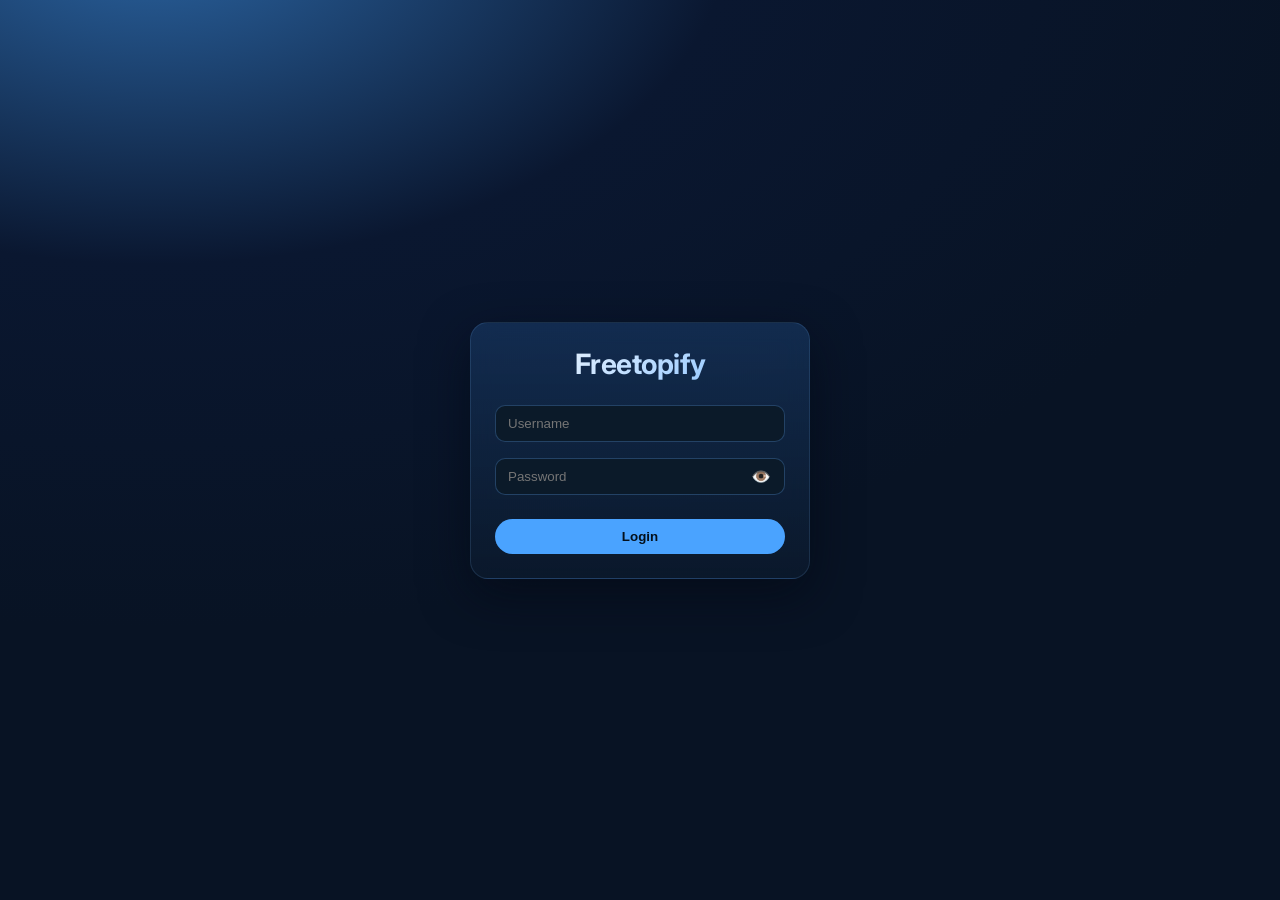
==== web/login.html @ d5fdd553 "feat: add password visibility toggle button to login form" ====
<!doctype html>
<html lang="en">
<head>
  <meta charset="utf-8" />
  <meta name="viewport" content="width=device-width, initial-scale=1" />
  <title>Login - Freetopify</title>
  <link rel="stylesheet" href="/web/css/reset.css" />
  <link rel="preconnect" href="https://fonts.googleapis.com">
  <link rel="preconnect" href="https://fonts.gstatic.com" crossorigin>
  <link href="https://fonts.googleapis.com/css2?family=Inter:wght@400;500;600;700&display=swap" rel="stylesheet">
  <link rel="stylesheet" href="/web/css/variables.css" />
  <link rel="stylesheet" href="/web/css/app.css" />
  <style>
    body {
      display: flex;
      align-items: center;
      justify-content: center;
      height: 100vh;
    }
    .login-card {
      width: 100%;
      max-width: 340px;
      padding: var(--space-3);
      background: linear-gradient(180deg, rgba(29,69,120,0.48), rgba(11,25,44,0.88));
      border: 1px solid rgba(126, 188, 255, 0.14);
      border-radius: var(--radius-lg);
      backdrop-filter: blur(12px);
      box-shadow: 0 16px 48px rgba(3, 8, 20, 0.6);
      text-align: center;
    }
    .login-card h1 {
      margin-bottom: var(--space-3);
      font-size: 28px;
      font-weight: 700;
      letter-spacing: -0.5px;
      background: linear-gradient(135deg, #ffffff, #7ebcff);
      -webkit-background-clip: text;
      -webkit-text-fill-color: transparent;
    }
    .login-form {
      display: flex;
      flex-direction: column;
      gap: 16px;
    }
  </style>
</head>
<body>
  <main class="login-card">
    <h1>Freetopify</h1>
    <form id="login-form" class="login-form">
      <input id="username" class="text-input" placeholder="Username" required />
      <div style="position: relative; width: 100%;">
        <input id="password" class="text-input" type="password" placeholder="Password" required style="width: 100%; padding-right: 40px;" />
        <button type="button" id="toggle-pwd" style="position: absolute; right: 10px; top: 50%; transform: translateY(-50%); background: none; border: none; cursor: pointer; color: #b3cae3; font-size: 16px; padding: 4px;">👁️</button>
      </div>
      <button type="submit" class="primary-btn" style="margin-top: 8px;">Login</button>
    </form>
  </main>
  <script type="module" src="/web/js/auth.js"></script>
  <script>
    const pwd = document.getElementById('password');
    const toggle = document.getElementById('toggle-pwd');
    toggle.addEventListener('click', () => {
      if (pwd.type === 'password') {
        pwd.type = 'text';
        toggle.textContent = '🙈';
      } else {
        pwd.type = 'password';
        toggle.textContent = '👁️';
      }
    });
  </script>
</body>
</html>
---- web/css/variables.css ----
:root {
  --bg: #0f141a;
  --surface: #18222d;
  --text: #e6edf3;
  --muted: #9fb1c1;
  --accent: #f59e0b;
}
---- web/css/app.css ----
:root {
  --bg0: #0a1730;
  --bg1: #102546;
  --bg2: #16345f;
  --bg3: #1d4578;
  --line: #3971ab;
  --text: #eef7ff;
  --muted: #b3cae3;
  --blue: #4aa3ff;
  --blue-2: #7ebcff;
  --radius-lg: 18px;
  --radius-md: 14px;
  --radius-sm: 10px;
  --space-1: 8px;
  --space-2: 16px;
  --space-3: 24px;
}

html, body {
  height: 100%;
}

body {
  margin: 0;
  font-family: "Inter", -apple-system, BlinkMacSystemFont, "Segoe UI", Roboto, Oxygen, Ubuntu, Cantarell, "Open Sans", "Helvetica Neue", sans-serif;
  color: var(--text);
  background: radial-gradient(1200px 700px at 12% -8%, #2b65a3 0%, var(--bg0) 48%, #081324 100%);
  overflow: hidden;
}

a { color: inherit; }

.app-shell {
  height: calc(100vh - 96px);
  display: grid;
  grid-template-columns: 260px minmax(720px, 1fr) 300px;
  gap: var(--space-2);
  padding: var(--space-2);
}

.sidebar, .content-wrap, .right-panel {
  position: relative;
  background: linear-gradient(180deg, rgba(29,69,120,0.48), rgba(11,25,44,0.88));
  border: 1px solid rgba(126, 188, 255, 0.14);
  border-radius: var(--radius-lg);
  backdrop-filter: blur(8px);
  box-shadow: 0 12px 36px rgba(3, 8, 20, 0.35);
}

.sidebar::before, .content-wrap::before, .right-panel::before, .panel::before {
  content: "";
  position: absolute;
  inset: 0;
  border-radius: inherit;
  padding: 1px;
  background: linear-gradient(135deg, rgba(170, 220, 255, 0.26), rgba(102, 172, 245, 0.08) 45%, rgba(60, 112, 170, 0.04));
  -webkit-mask: linear-gradient(#000 0 0) content-box, linear-gradient(#000 0 0);
  -webkit-mask-composite: xor;
  mask-composite: exclude;
  pointer-events: none;
}

.sidebar {
  padding: 20px 16px;
}

.brand {
  font-weight: 800;
  font-size: 2rem;
  letter-spacing: 0.4px;
  margin-bottom: 22px;
}

.side-nav {
  display: grid;
  gap: 8px;
}

.side-link {
  text-decoration: none;
  color: var(--muted);
  padding: 12px 14px;
  border-radius: var(--radius-sm);
  font-size: 1rem;
  font-weight: 600;
}

.side-link:hover,
.side-link.active {
  color: var(--text);
  background: rgba(44, 142, 255, 0.22);
}

.content-wrap {
  display: grid;
  grid-template-rows: auto 1fr;
  overflow: hidden;
}

.content-top {
  padding: var(--space-2) var(--space-3) 12px;
  border-bottom: 1px solid rgba(98, 168, 255, 0.18);
}

.content-title {
  font-size: 1.45rem;
  font-weight: 750;
}

.view {
  overflow: auto;
  padding: var(--space-2) var(--space-3);
}

.right-panel {
  padding: var(--space-2) 14px;
  overflow: hidden;
  display: grid;
  grid-template-rows: auto 1fr;
}

.right-title {
  font-size: 1.1rem;
  font-weight: 700;
  margin-bottom: 12px;
}

.queue-list {
  overflow: auto;
  color: var(--muted);
  font-size: 0.95rem;
}

.now-bar {
  height: 80px;
  margin: 0 var(--space-2) var(--space-2);
  border: 1px solid rgba(83, 145, 206, 0.16);
  border-radius: var(--radius-md);
  background: linear-gradient(180deg, rgba(24,58,96,0.86), rgba(10,24,42,0.95));
  display: grid;
  grid-template-columns: 1fr minmax(460px, 1.6fr) 1fr;
  gap: 12px;
  align-items: center;
  padding: 8px 14px;
  box-shadow: 0 10px 30px rgba(2, 10, 22, 0.45);
}

.now-meta {
  display: flex;
  align-items: center;
  gap: 12px;
  min-width: 0;
}

.thumb-fallback, .thumb-img {
  width: 56px;
  height: 56px;
  border-radius: 10px;
}

.thumb-fallback {
  background: linear-gradient(135deg, #2c8eff, #12395b);
  display: grid;
  place-items: center;
  font-size: 1.2rem;
  font-weight: 700;
  flex: 0 0 auto;
}

.thumb-img {
  object-fit: cover;
  border: 1px solid rgba(126, 188, 255, 0.32);
}

.now-text { min-width: 0; }

.now-title {
  font-size: 0.95rem;
  font-weight: 700;
  white-space: nowrap;
  overflow: hidden;
  text-overflow: ellipsis;
}

.now-sub {
  font-size: 0.82rem;
  color: var(--muted);
  white-space: nowrap;
  overflow: hidden;
  text-overflow: ellipsis;
}

.now-controls {
  display: grid;
  gap: 6px;
}

.control-buttons {
  display: flex;
  justify-content: center;
  gap: 10px;
}

.ctl {
  width: 38px;
  height: 38px;
  border-radius: 50%;
  border: none;
  background: transparent;
  color: #9db8d2;
  cursor: pointer;
  display: flex;
  align-items: center;
  justify-content: center;
  transition: all 0.2s ease;
}
.ctl:hover {
  color: #fff;
  background: rgba(255, 255, 255, 0.1);
}
.ctl-active {
  color: var(--blue);
}

.ctl-main {
  width: 44px;
  height: 44px;
  background: var(--blue);
  color: #04101b;
}
.ctl-main:hover {
  background: #90c2f8;
  color: #04101b;
  transform: scale(1.05);
}

.progress-wrap {
  display: grid;
  grid-template-columns: 42px 1fr 42px;
  align-items: center;
  gap: 8px;
  color: var(--muted);
  font-size: 0.78rem;
}

input[type="range"] {
  accent-color: var(--blue-2);
}

.volume-wrap {
  display: flex;
  justify-content: flex-end;
  align-items: center;
  gap: 8px;
}

.volume-wrap input {
  width: 140px;
}

.panel {
  position: relative;
  background: rgba(8, 18, 30, 0.66);
  border: 1px solid rgba(98, 168, 255, 0.14);
  border-radius: var(--radius-md);
  padding: 14px;
  box-shadow: inset 0 1px 0 rgba(189, 231, 255, 0.06);
}

.player-hero {
  position: relative;
  overflow: hidden;
  min-height: 460px;
}

.player-ambient {
  position: absolute;
  inset: -20% -10% auto -10%;
  height: 70%;
  background:
    radial-gradient(circle at 25% 40%, rgba(108, 189, 255, 0.30), transparent 44%),
    radial-gradient(circle at 65% 30%, rgba(111, 98, 255, 0.22), transparent 48%),
    radial-gradient(circle at 50% 70%, rgba(29, 107, 201, 0.28), transparent 50%);
  filter: blur(36px) saturate(1.2);
  pointer-events: none;
}

.player-stage {
  position: relative;
  z-index: 1;
  display: grid;
  grid-template-columns: 360px minmax(260px, 1fr);
  gap: 28px;
  align-items: center;
  min-height: 400px;
  padding: 16px 10px 8px;
}

.vinyl-wrap {
  display: grid;
  place-items: center;
}

.vinyl-disk {
  width: 300px;
  height: 300px;
  border-radius: 50%;
  position: relative;
  background:
    radial-gradient(circle at 50% 50%, #0f1d2b 0 18%, #05090f 19% 100%);
  box-shadow:
    0 0 0 8px rgba(119, 187, 255, 0.06),
    0 30px 50px rgba(3, 8, 20, 0.65),
    0 0 80px rgba(85, 170, 255, 0.2);
}

.vinyl-grooves {
  position: absolute;
  inset: 8%;
  border-radius: 50%;
  background:
    repeating-radial-gradient(circle at center,
      rgba(230, 245, 255, 0.04) 0 1px,
      rgba(0, 0, 0, 0) 1px 6px);
}

.vinyl-art, .vinyl-fallback {
  position: absolute;
  width: 148px;
  height: 148px;
  border-radius: 50%;
  left: 50%;
  top: 50%;
  transform: translate(-50%, -50%);
}

.vinyl-art {
  object-fit: cover;
  border: 3px solid rgba(195, 227, 255, 0.35);
}

.vinyl-fallback {
  display: grid;
  place-items: center;
  background: linear-gradient(135deg, #5caeff, #1d4f82);
  color: #eaf6ff;
  font-size: 2rem;
  font-weight: 800;
}

.vinyl-core {
  position: absolute;
  width: 16px;
  height: 16px;
  border-radius: 50%;
  background: #d4e7fb;
  left: 50%;
  top: 50%;
  transform: translate(-50%, -50%);
  box-shadow: 0 0 0 3px #5a6f85;
}

.vinyl-disk.spinning {
  animation: spinDisc 10s linear infinite;
}

@keyframes spinDisc {
  from { transform: rotate(0deg); }
  to { transform: rotate(360deg); }
}

.player-meta {
  max-width: 720px;
}

.hero-title {
  font-size: clamp(1.8rem, 3vw, 3rem);
  line-height: 1.08;
  font-weight: 800;
  letter-spacing: 0.2px;
  margin-top: 2px;
  text-wrap: balance;
}

.hero-path {
  margin-top: 10px;
  color: var(--muted);
  font-size: 0.95rem;
  overflow-wrap: anywhere;
}

.crumb {
  color: var(--muted);
  margin-bottom: 12px;
  font-size: 0.95rem;
}

.crumb a {
  color: var(--muted);
  text-decoration: none;
}

.crumb a:hover {
  color: var(--text);
}

.section-title {
  font-weight: 700;
  margin-bottom: 10px;
}

.folder-grid {
  display: grid;
  grid-template-columns: repeat(auto-fill, minmax(280px, 1fr));
  gap: 14px;
}

.folder-card {
  position: relative;
  display: flex;
  align-items: center;
  gap: 16px;
  background: #0c1b2b;
  border: 1px solid rgba(98, 168, 255, 0.16);
  padding: 12px;
  border-radius: var(--radius-md);
  cursor: pointer;
  box-shadow: inset 0 1px 0 rgba(189,231,255,0.04);
  transition: transform 180ms ease, border-color 180ms ease, box-shadow 180ms ease, background 180ms ease;
  text-align: left;
  width: 100%;
  box-sizing: border-box;
}

.folder-card:hover {
  border-color: rgba(126, 188, 255, 0.52);
  background: #122943;
  transform: translateY(-2px);
  box-shadow: 0 8px 24px rgba(3, 8, 20, 0.28);
}

.folder-card-cover-wrap {
  width: 64px;
  height: 64px;
  border-radius: var(--radius-sm);
  overflow: hidden;
  flex-shrink: 0;
  background: linear-gradient(135deg, #1d4578, #0a1730);
  display: grid;
  place-items: center;
  box-shadow: 0 4px 12px rgba(0, 0, 0, 0.3);
}

.folder-card-cover {
  width: 100%;
  height: 100%;
  object-fit: cover;
  transition: transform 300ms ease;
}

.folder-card:hover .folder-card-cover {
  transform: scale(1.08);
}

.folder-card-body {
  display: flex;
  flex-direction: column;
  gap: 4px;
  overflow: hidden;
}

.folder-card-body strong {
  font-size: 1.05rem;
  font-weight: 700;
  color: var(--text);
  white-space: nowrap;
  overflow: hidden;
  text-overflow: ellipsis;
}

.folder-card .track-ext {
  color: var(--muted);
  font-size: 0.85rem;
}

.track-table {
  width: 100%;
  border-collapse: collapse;
}

.track-table tr {
  border-bottom: 1px solid rgba(98, 168, 255, 0.1);
}

.track-table td {
  padding: 10px 6px;
  vertical-align: middle;
}

.track-row-btn {
  width: 100%;
  display: grid;
  grid-template-columns: 38px 1fr 56px 64px;
  align-items: center;
  gap: 10px;
  background: transparent;
  border: none;
  color: var(--text);
  text-align: left;
  cursor: pointer;
  padding: 0;
}

.mini-thumb-fallback, .mini-thumb-img {
  width: 34px;
  height: 34px;
  border-radius: 8px;
}

.mini-thumb-fallback {
  background: linear-gradient(135deg, #2c8eff, #12395b);
  display: grid;
  place-items: center;
  font-size: 0.8rem;
  font-weight: 700;
}

.mini-thumb-img {
  object-fit: cover;
  border: 1px solid rgba(126, 188, 255, 0.32);
}

.track-name {
  font-size: 0.95rem;
  white-space: nowrap;
  overflow: hidden;
  text-overflow: ellipsis;
}

.track-ext, .track-time {
  color: var(--muted);
  font-size: 0.82rem;
  text-align: right;
}

.empty-note {
  text-align: left !important;
  color: var(--muted) !important;
  padding: 10px 2px;
}

.primary-btn {
  background: var(--blue);
  color: #04101b;
  border: none;
  border-radius: 999px;
  padding: 10px 16px;
  font-weight: 700;
  cursor: pointer;
}

.secondary-btn {
  background: rgba(74, 163, 255, 0.14);
  color: var(--text);
  border: 1px solid rgba(126, 188, 255, 0.45);
  border-radius: 999px;
  padding: 8px 12px;
  font-weight: 700;
  cursor: pointer;
}

.secondary-btn:disabled {
  opacity: 0.45;
  cursor: default;
}

.form-grid {
  display: grid;
  gap: 10px;
}

.text-input, .select-input {
  width: 100%;
  background: #0b1a29;
  border: 1px solid rgba(98, 168, 255, 0.28);
  border-radius: 10px;
  color: var(--text);
  padding: 10px 12px;
}

.log {
  margin-top: 12px;
  min-height: 180px;
  max-height: 280px;
  overflow: auto;
  background: #081522;
  border: 1px solid rgba(98, 168, 255, 0.22);
  border-radius: 10px;
  padding: 10px;
  color: var(--muted);
  font-size: 0.83rem;
}

@media (max-width: 1200px) {
  .app-shell {
    grid-template-columns: 220px 1fr;
  }
  .right-panel { display: none; }
}

@media (max-width: 900px) {
  .app-shell {
    grid-template-columns: 1fr;
    height: calc(100vh - 120px);
  }
  .sidebar { display: none; }
  .now-bar {
    grid-template-columns: 1fr;
    height: auto;
    gap: 8px;
  }
  .volume-wrap { justify-content: flex-start; }
  .player-stage {
    grid-template-columns: 1fr;
    justify-items: center;
    text-align: center;
    min-height: auto;
  }
  .vinyl-disk {
    width: 240px;
    height: 240px;
  }
  .vinyl-art, .vinyl-fallback {
    width: 118px;
    height: 118px;
  }
}

/* Modal metadata editor */
.meta-modal {
  position: fixed;
  inset: 0;
  display: grid;
  place-items: center;
  background: rgba(2, 6, 12, 0.6);
  z-index: 9998;
}
.meta-panel {
  width: min(760px, 92%);
  max-height: 86vh;
  overflow: auto;
  padding: 18px;
  box-shadow: 0 20px 60px rgba(2,10,22,0.7);
}
.meta-panel .text-input {
  width: 100%;
}

.meta-panel textarea.text-input {
  min-height: 80px;
  resize: vertical;
}
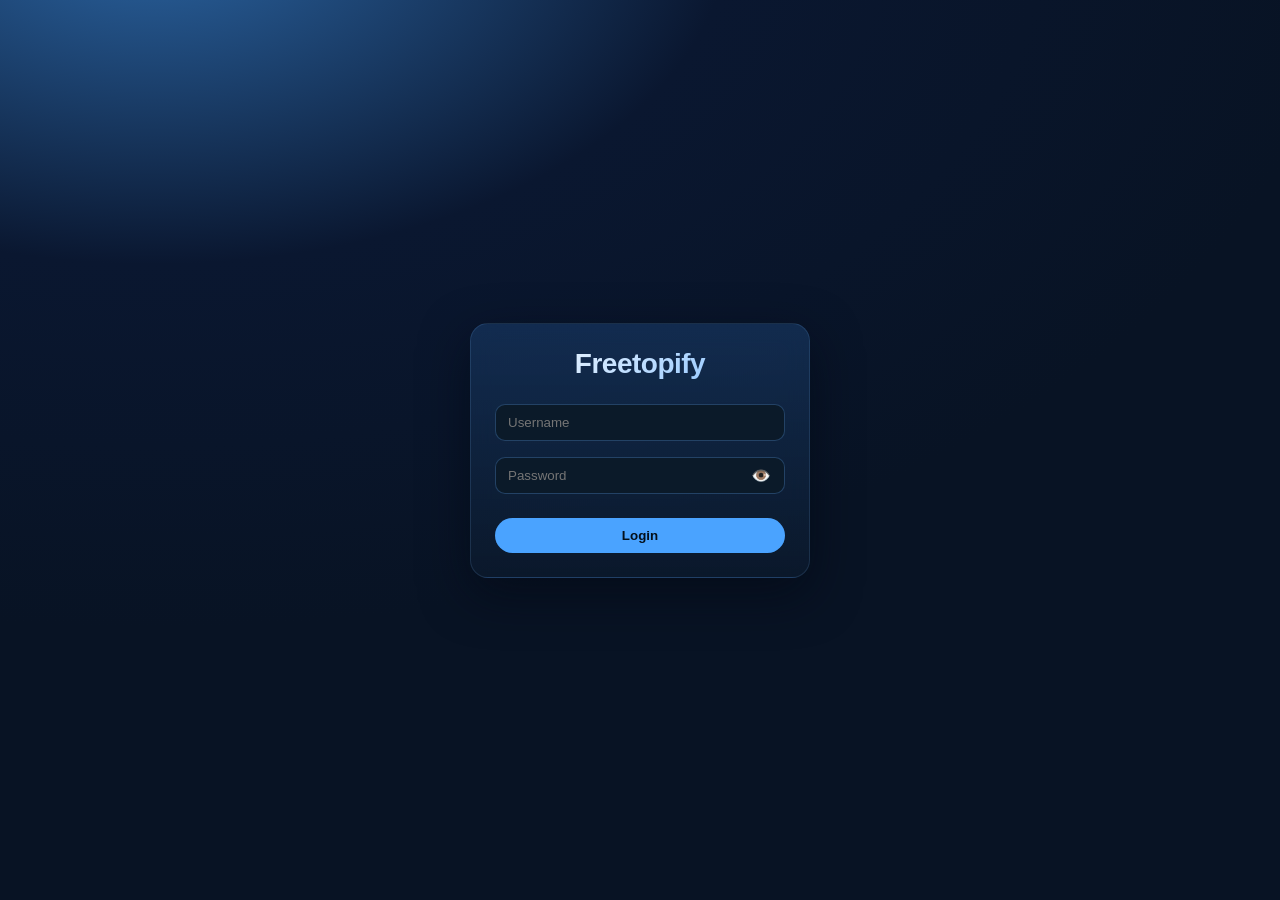
==== commit 18c5fc79: "chore: stable checkpoint" ====
--- a/web/login.html
+++ b/web/login.html
@@ -5,9 +5,6 @@
   <meta name="viewport" content="width=device-width, initial-scale=1" />
   <title>Login - Freetopify</title>
   <link rel="stylesheet" href="/web/css/reset.css" />
-  <link rel="preconnect" href="https://fonts.googleapis.com">
-  <link rel="preconnect" href="https://fonts.gstatic.com" crossorigin>
-  <link href="https://fonts.googleapis.com/css2?family=Inter:wght@400;500;600;700&display=swap" rel="stylesheet">
   <link rel="stylesheet" href="/web/css/variables.css" />
   <link rel="stylesheet" href="/web/css/app.css" />
   <style>
--- a/web/css/app.css
+++ b/web/css/app.css
@@ -25,13 +25,17 @@
   font-family: "Inter", -apple-system, BlinkMacSystemFont, "Segoe UI", Roboto, Oxygen, Ubuntu, Cantarell, "Open Sans", "Helvetica Neue", sans-serif;
   color: var(--text);
   background: radial-gradient(1200px 700px at 12% -8%, #2b65a3 0%, var(--bg0) 48%, #081324 100%);
+  display: flex;
+  flex-direction: column;
+  height: 100dvh;
   overflow: hidden;
 }
 
 a { color: inherit; }
 
 .app-shell {
-  height: calc(100vh - 96px);
+  flex: 1;
+  min-height: 0;
   display: grid;
   grid-template-columns: 260px minmax(720px, 1fr) 300px;
   gap: var(--space-2);
@@ -132,6 +136,7 @@
 }
 
 .now-bar {
+  flex-shrink: 0;
   height: 80px;
   margin: 0 var(--space-2) var(--space-2);
   border: 1px solid rgba(83, 145, 206, 0.16);
@@ -661,4 +666,125 @@
   resize: vertical;
 }
 
-
+/* =========================================
+   RESPONSIVE DESIGN BREAKPOINTS
+========================================= */
+
+/* Tablet / Small Desktop */
+@media (max-width: 1024px) {
+  .app-shell {
+    grid-template-columns: 200px 1fr;
+    grid-template-rows: 1fr auto;
+  }
+  
+  /* Move right panel (queue) below the main content */
+  .right-panel {
+    grid-column: 1 / -1;
+    min-height: 200px;
+    height: auto;
+  }
+}
+
+/* Mobile Devices */
+@media (max-width: 768px) {
+  .app-shell {
+    display: flex;
+    flex-direction: column;
+    height: auto;
+    min-height: 0;
+    padding: var(--space-1);
+  }
+
+  .content-wrap {
+    flex: 1;
+    min-height: 0;
+  }
+
+  .right-panel {
+    flex-shrink: 0;
+  }
+
+  .sidebar {
+    padding: 12px;
+    display: flex;
+    flex-direction: column;
+    gap: 8px;
+  }
+  
+  .brand {
+    font-size: 1.5rem;
+    margin-bottom: 0;
+    text-align: center;
+  }
+
+  /* Make sidebar navigation horizontal and scrollable */
+  .side-nav {
+    display: flex;
+    flex-direction: row;
+    overflow-x: auto;
+    gap: 8px;
+    padding-bottom: 4px;
+    /* hide scrollbar */
+    -ms-overflow-style: none;  
+    scrollbar-width: none;  
+  }
+  .side-nav::-webkit-scrollbar { 
+    display: none; 
+  }
+  .side-link {
+    white-space: nowrap;
+    padding: 8px 12px;
+    font-size: 0.9rem;
+  }
+
+  /* Adjust main content view */
+  .view {
+    padding: var(--space-1);
+  }
+
+  .content-top {
+    padding: var(--space-1) var(--space-1) 8px;
+  }
+
+  /* Folder grid should fit 2 items on narrow screens */
+  .folder-grid {
+    grid-template-columns: repeat(auto-fill, minmax(140px, 1fr));
+    gap: 12px;
+  }
+
+  .folder-card-body strong {
+    font-size: 0.9rem;
+  }
+
+  /* Track table adjustments */
+  .track-time, .track-ext {
+    font-size: 0.8rem;
+  }
+
+  /* Now Playing Bar vertical stacking */
+  .now-bar {
+    height: auto;
+    grid-template-columns: 1fr;
+    grid-template-rows: auto auto auto;
+    gap: 16px;
+    padding: 16px;
+    margin: 0 var(--space-1) var(--space-1);
+  }
+
+  .now-meta {
+    justify-content: center;
+    text-align: center;
+  }
+
+  .volume-wrap {
+    justify-content: center;
+  }
+
+  /* Accessibility touch targets */
+  .primary-btn, .secondary-btn, .ctl {
+    min-height: 44px;
+    min-width: 44px;
+  }
+}
+
+
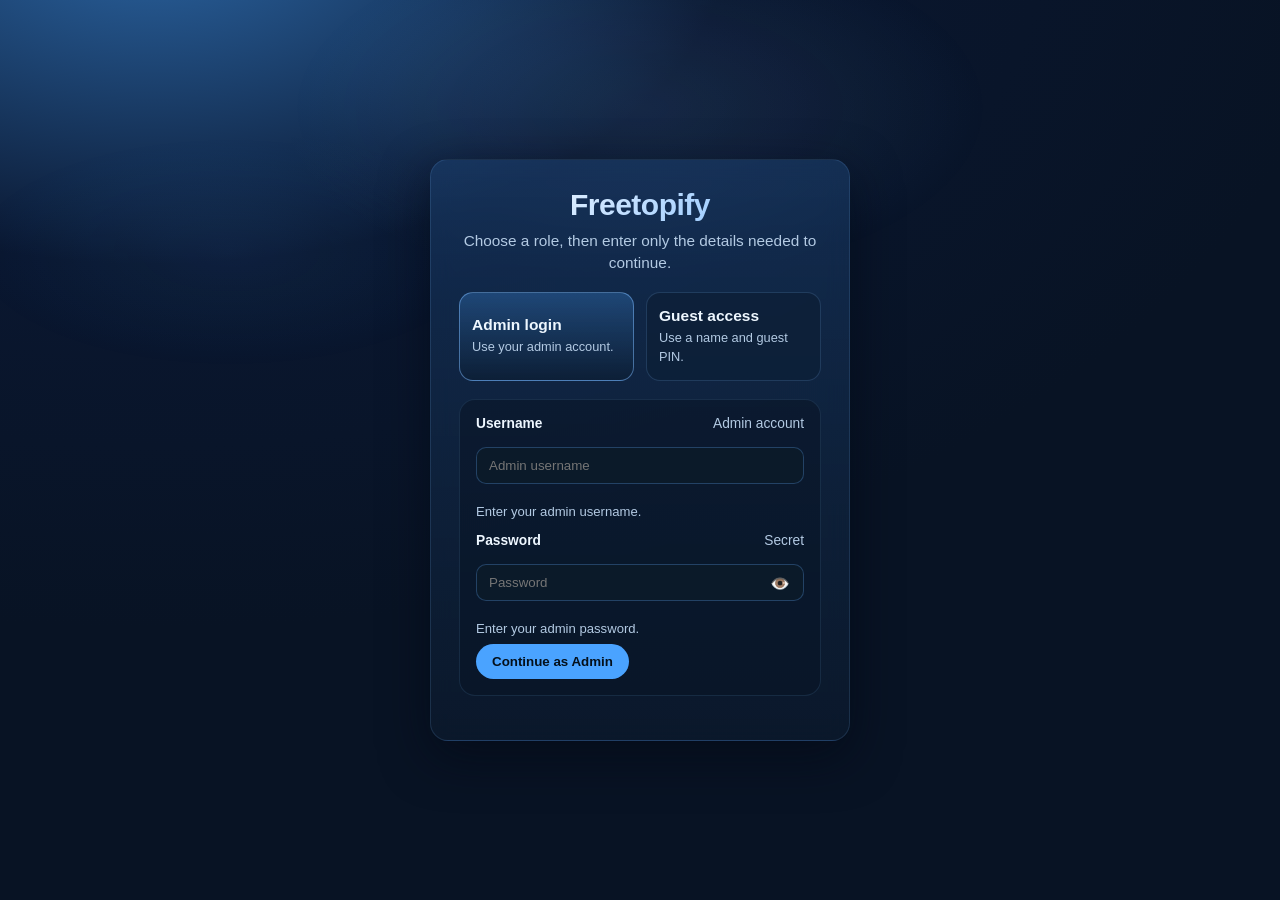
==== commit 9ea92aa6: "web: simplify login and support guest access" ====
--- a/web/login.html
+++ b/web/login.html
@@ -8,56 +8,250 @@
   <link rel="stylesheet" href="/web/css/variables.css" />
   <link rel="stylesheet" href="/web/css/app.css" />
   <style>
+    body::before {
+      content: "";
+      position: fixed;
+      inset: 0;
+      pointer-events: none;
+      background:
+        radial-gradient(600px 300px at 50% 12%, rgba(126, 188, 255, 0.12), transparent 60%),
+        radial-gradient(500px 220px at 18% 28%, rgba(74, 163, 255, 0.08), transparent 55%);
+      opacity: 0.9;
+    }
     body {
       display: flex;
       align-items: center;
       justify-content: center;
       height: 100vh;
+      padding: 24px;
     }
     .login-card {
       width: 100%;
-      max-width: 340px;
-      padding: var(--space-3);
+      max-width: 420px;
+      padding: 28px;
       background: linear-gradient(180deg, rgba(29,69,120,0.48), rgba(11,25,44,0.88));
       border: 1px solid rgba(126, 188, 255, 0.14);
       border-radius: var(--radius-lg);
       backdrop-filter: blur(12px);
       box-shadow: 0 16px 48px rgba(3, 8, 20, 0.6);
       text-align: center;
+      position: relative;
+      z-index: 1;
     }
     .login-card h1 {
-      margin-bottom: var(--space-3);
-      font-size: 28px;
+      margin: 0 0 8px;
+      font-size: 30px;
       font-weight: 700;
       letter-spacing: -0.5px;
       background: linear-gradient(135deg, #ffffff, #7ebcff);
       -webkit-background-clip: text;
       -webkit-text-fill-color: transparent;
     }
+    .login-lead {
+      margin: 0 0 18px;
+      color: var(--muted);
+      font-size: 0.96rem;
+      line-height: 1.45;
+    }
+    .role-switcher {
+      display: grid;
+      grid-template-columns: repeat(2, minmax(0, 1fr));
+      gap: 12px;
+      margin-bottom: 18px;
+    }
+    .role-option {
+      border: 1px solid rgba(126, 188, 255, 0.18);
+      background: rgba(13, 31, 54, 0.72);
+      color: var(--text);
+      border-radius: 14px;
+      padding: 14px 12px;
+      cursor: pointer;
+      text-align: left;
+      transition: all 0.18s ease;
+    }
+    .role-option:hover {
+      transform: translateY(-1px);
+      border-color: rgba(126, 188, 255, 0.36);
+      box-shadow: 0 10px 24px rgba(2, 10, 22, 0.3);
+    }
+    .role-option.is-active {
+      background: linear-gradient(180deg, rgba(74, 163, 255, 0.26), rgba(13, 31, 54, 0.88));
+      border-color: rgba(126, 188, 255, 0.5);
+    }
+    .role-title {
+      font-size: 0.97rem;
+      font-weight: 700;
+      margin-bottom: 4px;
+    }
+    .role-desc {
+      font-size: 0.8rem;
+      color: var(--muted);
+      line-height: 1.45;
+    }
+    .step-panel {
+      text-align: left;
+      margin-bottom: 16px;
+      padding: 16px;
+      border-radius: 16px;
+      background: rgba(9, 22, 39, 0.58);
+      border: 1px solid rgba(126, 188, 255, 0.12);
+    }
+    .step-panel[hidden] {
+      display: none;
+    }
+    .step-label {
+      display: block;
+      font-size: 0.78rem;
+      letter-spacing: 0.08em;
+      text-transform: uppercase;
+      color: #9cc9ff;
+      margin-bottom: 10px;
+    }
+    .hint {
+      margin: 8px 0 0;
+      color: var(--muted);
+      font-size: 0.82rem;
+      line-height: 1.45;
+    }
+    .field-row {
+      display: grid;
+      gap: 10px;
+    }
+    .field-row + .field-row {
+      margin-top: 12px;
+    }
+    .field-caption {
+      display: flex;
+      justify-content: space-between;
+      gap: 12px;
+      align-items: baseline;
+      margin-bottom: 6px;
+      color: var(--muted);
+      font-size: 0.86rem;
+    }
+    .field-caption strong {
+      color: var(--text);
+      font-weight: 650;
+    }
+    .credential-stack {
+      display: grid;
+      gap: 14px;
+    }
     .login-form {
       display: flex;
       flex-direction: column;
-      gap: 16px;
+      gap: 14px;
+      text-align: left;
+    }
+    .credential-choice {
+      display: none;
+    }
+    .credential-choice.is-active {
+      display: block;
+    }
+    .divider {
+      margin: 18px 0;
+      border: none;
+      border-top: 1px solid rgba(255,255,255,0.08);
     }
   </style>
 </head>
 <body>
   <main class="login-card">
     <h1>Freetopify</h1>
+    <p class="login-lead">Choose a role, then enter only the details needed to continue.</p>
+
+    <div class="role-switcher" role="tablist" aria-label="Login type selector">
+      <button type="button" class="role-option is-active" data-mode="admin" aria-selected="true">
+        <div class="role-title">Admin login</div>
+        <div class="role-desc">Use your admin account.</div>
+      </button>
+      <button type="button" class="role-option" data-mode="guest" aria-selected="false">
+        <div class="role-title">Guest access</div>
+        <div class="role-desc">Use a name and guest PIN.</div>
+      </button>
+    </div>
+
     <form id="login-form" class="login-form">
-      <input id="username" class="text-input" placeholder="Username" required />
-      <div style="position: relative; width: 100%;">
-        <input id="password" class="text-input" type="password" placeholder="Password" required style="width: 100%; padding-right: 40px;" />
-        <button type="button" id="toggle-pwd" style="position: absolute; right: 10px; top: 50%; transform: translateY(-50%); background: none; border: none; cursor: pointer; color: #b3cae3; font-size: 16px; padding: 4px;">👁️</button>
-      </div>
-      <button type="submit" class="primary-btn" style="margin-top: 8px;">Login</button>
+      <section class="step-panel credential-choice is-active" data-mode-panel="admin">
+        <div class="field-row">
+          <div class="field-caption">
+            <strong>Username</strong>
+            <span>Admin account</span>
+          </div>
+          <input id="username" class="text-input" autocomplete="username" placeholder="Admin username" required />
+          <p class="hint">Enter your admin username.</p>
+        </div>
+        <div class="field-row">
+          <div class="field-caption">
+            <strong>Password</strong>
+            <span>Secret</span>
+          </div>
+          <div style="position: relative; width: 100%;">
+            <input id="password" class="text-input" type="password" autocomplete="current-password" placeholder="Password" required style="width: 100%; padding-right: 40px;" />
+            <button type="button" id="toggle-pwd" style="position: absolute; right: 10px; top: 50%; transform: translateY(-50%); background: none; border: none; cursor: pointer; color: #b3cae3; font-size: 16px; padding: 4px;">👁️</button>
+          </div>
+          <p class="hint">Enter your admin password.</p>
+        </div>
+        <button type="submit" class="primary-btn" style="margin-top: 6px;">Log in</button>
+      </section>
+
+      <section class="step-panel credential-choice" data-mode-panel="guest" hidden>
+        <div class="field-row">
+          <div class="field-caption">
+            <strong>Name</strong>
+            <span>Display name</span>
+          </div>
+          <input id="guest-name" class="text-input" autocomplete="nickname" placeholder="Your name" required />
+          <p class="hint">Enter the name you want shown.</p>
+        </div>
+        <div class="field-row">
+          <div class="field-caption">
+            <strong>Guest PIN</strong>
+            <span>Access code</span>
+          </div>
+          <input id="guest-pin" class="text-input" type="password" autocomplete="one-time-code" placeholder="Guest PIN" required />
+          <p class="hint">Enter the shared guest PIN.</p>
+        </div>
+        <button type="submit" class="secondary-btn" style="margin-top: 6px;">Join</button>
+      </section>
     </form>
   </main>
-  <script type="module" src="/web/js/auth.js"></script>
+  <script type="module" src="/web/js/auth.js?v=20260524-1"></script>
   <script>
-    const pwd = document.getElementById('password');
     const toggle = document.getElementById('toggle-pwd');
+    const roleButtons = Array.from(document.querySelectorAll('.role-option'));
+    const panels = Array.from(document.querySelectorAll('[data-mode-panel]'));
+    const loginButton = document.querySelector('#login-form button[type="submit"]');
+    let activeMode = 'admin';
+
+    function setMode(mode) {
+      activeMode = mode;
+      roleButtons.forEach((button) => {
+        const isActive = button.dataset.mode === mode;
+        button.classList.toggle('is-active', isActive);
+        button.setAttribute('aria-selected', String(isActive));
+      });
+      panels.forEach((panel) => {
+        const isActive = panel.dataset.modePanel === mode;
+        panel.classList.toggle('is-active', isActive);
+        panel.hidden = !isActive;
+        panel.querySelectorAll('input, textarea, select').forEach((field) => {
+          field.disabled = !isActive;
+        });
+      });
+      if (loginButton) {
+        loginButton.textContent = mode === 'admin' ? 'Continue as Admin' : 'Continue as Guest';
+      }
+    }
+
+    roleButtons.forEach((button) => {
+      button.addEventListener('click', () => setMode(button.dataset.mode));
+    });
+
     toggle.addEventListener('click', () => {
+      const pwd = document.getElementById('password');
+      if (!pwd) return;
       if (pwd.type === 'password') {
         pwd.type = 'text';
         toggle.textContent = '🙈';
@@ -66,6 +260,8 @@
         toggle.textContent = '👁️';
       }
     });
+
+    setMode(activeMode);
   </script>
 </body>
 </html>
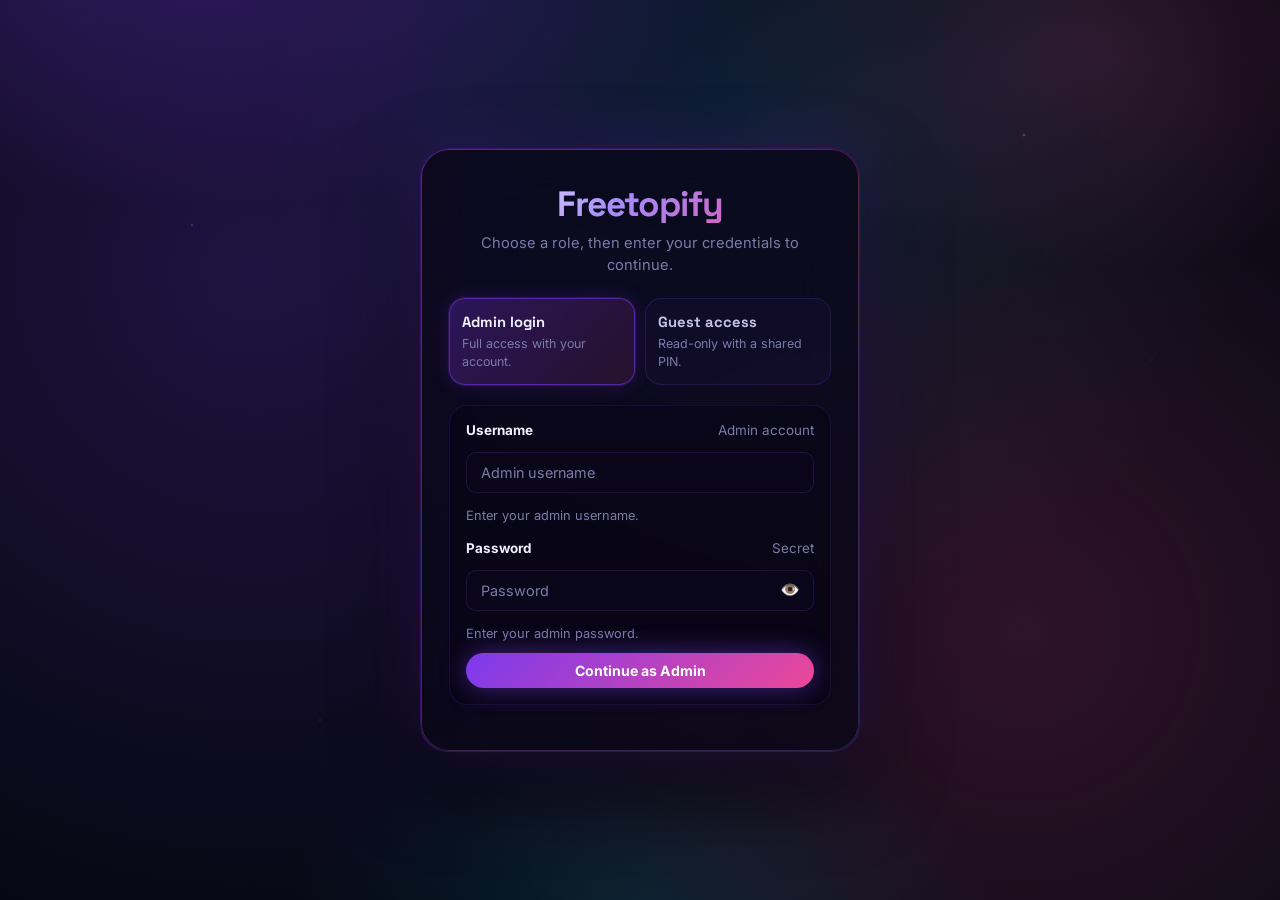
==== commit c53de5c0: "style: gen z redesign — neon glassmorphism, full responsive, about overhaul Complete frontend overha" ====
--- a/web/login.html
+++ b/web/login.html
@@ -3,123 +3,222 @@
 <head>
   <meta charset="utf-8" />
   <meta name="viewport" content="width=device-width, initial-scale=1" />
-  <title>Login - Freetopify</title>
-  <link rel="stylesheet" href="/web/css/reset.css" />
-  <link rel="stylesheet" href="/web/css/variables.css" />
-  <link rel="stylesheet" href="/web/css/app.css" />
+  <meta name="description" content="Sign in to Freetopify — your private music server." />
+  <title>Login — Freetopify</title>
+  <link rel="preconnect" href="https://fonts.googleapis.com" />
+  <link rel="preconnect" href="https://fonts.gstatic.com" crossorigin />
+  <link href="https://fonts.googleapis.com/css2?family=Space+Grotesk:wght@400;500;600;700&family=Inter:wght@400;500;600;700;800&display=swap" rel="stylesheet" />
+  <link rel="stylesheet" href="/web/css/reset.css?v=20260524-8" />
+  <link rel="stylesheet" href="/web/css/variables.css?v=20260524-8" />
+  <link rel="stylesheet" href="/web/css/app.css?v=20260524-8" />
   <style>
-    body::before {
-      content: "";
-      position: fixed;
-      inset: 0;
-      pointer-events: none;
-      background:
-        radial-gradient(600px 300px at 50% 12%, rgba(126, 188, 255, 0.12), transparent 60%),
-        radial-gradient(500px 220px at 18% 28%, rgba(74, 163, 255, 0.08), transparent 55%);
-      opacity: 0.9;
-    }
+    /* ── Login page overrides ── */
     body {
       display: flex;
       align-items: center;
       justify-content: center;
-      height: 100vh;
-      padding: 24px;
-    }
+      height: 100dvh;
+      padding: 20px;
+      overflow: hidden;
+    }
+
+    /* animated mesh orbs for login */
+    body::after {
+      content: '';
+      position: fixed;
+      inset: 0;
+      background:
+        radial-gradient(circle 700px at 20% 30%,  rgba(124,58,237,0.22), transparent),
+        radial-gradient(circle 600px at 80% 70%,  rgba(236,72,153,0.18), transparent),
+        radial-gradient(circle 500px at 60% 15%,  rgba(6,182,212,0.12), transparent);
+      pointer-events: none;
+      animation: loginMesh 12s ease-in-out infinite alternate;
+    }
+
+    @keyframes loginMesh {
+      0%   { transform: translate(0,0) scale(1); }
+      50%  { transform: translate(30px,20px) scale(1.06); }
+      100% { transform: translate(-15px,35px) scale(0.96); }
+    }
+
+    /* floating particles */
+    body::before {
+      content: '';
+      position: fixed;
+      inset: 0;
+      background-image:
+        radial-gradient(2px 2px at 15% 25%, rgba(124,58,237,0.6), transparent),
+        radial-gradient(2px 2px at 80% 15%, rgba(236,72,153,0.6), transparent),
+        radial-gradient(2px 2px at 60% 75%, rgba(6,182,212,0.5), transparent),
+        radial-gradient(1px 1px at 40% 50%, rgba(255,255,255,0.4), transparent),
+        radial-gradient(1px 1px at 90% 40%, rgba(124,58,237,0.5), transparent),
+        radial-gradient(1px 1px at 25% 80%, rgba(236,72,153,0.4), transparent);
+      pointer-events: none;
+      animation: particleDrift 20s linear infinite;
+    }
+
+    @keyframes particleDrift {
+      0%   { transform: translateY(0); opacity: 0.8; }
+      100% { transform: translateY(-40px); opacity: 1; }
+    }
+
+    /* ── Card ── */
     .login-card {
-      width: 100%;
-      max-width: 420px;
-      padding: 28px;
-      background: linear-gradient(180deg, rgba(29,69,120,0.48), rgba(11,25,44,0.88));
-      border: 1px solid rgba(126, 188, 255, 0.14);
-      border-radius: var(--radius-lg);
-      backdrop-filter: blur(12px);
-      box-shadow: 0 16px 48px rgba(3, 8, 20, 0.6);
-      text-align: center;
       position: relative;
       z-index: 1;
-    }
-    .login-card h1 {
-      margin: 0 0 8px;
-      font-size: 30px;
+      width: 100%;
+      max-width: 440px;
+      padding: 32px 28px;
+      background: rgba(10, 8, 24, 0.82);
+      border: 1px solid rgba(124, 58, 237, 0.32);
+      border-radius: 28px;
+      backdrop-filter: blur(28px) saturate(1.5);
+      -webkit-backdrop-filter: blur(28px) saturate(1.5);
+      box-shadow:
+        0 0 0 1px rgba(236,72,153,0.08) inset,
+        0 0 60px rgba(124,58,237,0.2),
+        0 32px 80px rgba(0,0,0,0.7);
+      text-align: center;
+      animation: cardEntrance 0.6s cubic-bezier(0.34,1.56,0.64,1) both;
+    }
+
+    @keyframes cardEntrance {
+      from { transform: translateY(30px) scale(0.95); opacity: 0; }
+      to   { transform: translateY(0)    scale(1);    opacity: 1; }
+    }
+
+    /* shimmer border */
+    .login-card::before {
+      content: '';
+      position: absolute;
+      inset: 0;
+      border-radius: inherit;
+      padding: 1px;
+      background: linear-gradient(135deg,
+        rgba(124,58,237,0.6) 0%,
+        rgba(236,72,153,0.3) 40%,
+        rgba(6,182,212,0.2) 100%
+      );
+      -webkit-mask: linear-gradient(#000 0 0) content-box, linear-gradient(#000 0 0);
+      -webkit-mask-composite: xor;
+      mask-composite: exclude;
+      pointer-events: none;
+    }
+
+    /* ── Logo / brand ── */
+    .login-logo {
+      margin: 0 0 6px;
+      font-family: 'Space Grotesk', sans-serif;
+      font-size: 2.2rem;
       font-weight: 700;
-      letter-spacing: -0.5px;
-      background: linear-gradient(135deg, #ffffff, #7ebcff);
+      letter-spacing: -1px;
+      background: linear-gradient(135deg, #fff 0%, #a78bfa 45%, #ec4899 100%);
       -webkit-background-clip: text;
       -webkit-text-fill-color: transparent;
-    }
+      background-clip: text;
+      animation: logoPulse 3s ease-in-out infinite alternate;
+    }
+
+    @keyframes logoPulse {
+      0%   { filter: drop-shadow(0 0 8px rgba(124,58,237,0.5)); }
+      100% { filter: drop-shadow(0 0 20px rgba(236,72,153,0.6)); }
+    }
+
     .login-lead {
-      margin: 0 0 18px;
-      color: var(--muted);
-      font-size: 0.96rem;
-      line-height: 1.45;
-    }
+      margin: 0 0 22px;
+      color: var(--muted);
+      font-size: 0.92rem;
+      line-height: 1.5;
+    }
+
+    /* ── Role switcher ── */
     .role-switcher {
       display: grid;
-      grid-template-columns: repeat(2, minmax(0, 1fr));
-      gap: 12px;
-      margin-bottom: 18px;
-    }
+      grid-template-columns: repeat(2, minmax(0,1fr));
+      gap: 10px;
+      margin-bottom: 20px;
+    }
+
     .role-option {
-      border: 1px solid rgba(126, 188, 255, 0.18);
-      background: rgba(13, 31, 54, 0.72);
-      color: var(--text);
-      border-radius: 14px;
+      border: 1px solid rgba(124,58,237,0.2);
+      background: rgba(20, 16, 48, 0.6);
+      color: var(--text-2);
+      border-radius: 16px;
       padding: 14px 12px;
       cursor: pointer;
       text-align: left;
-      transition: all 0.18s ease;
-    }
+      transition:
+        transform 0.2s cubic-bezier(0.34,1.56,0.64,1),
+        border-color 0.2s,
+        box-shadow 0.2s,
+        background 0.2s;
+      font-family: 'Inter', sans-serif;
+    }
+
     .role-option:hover {
-      transform: translateY(-1px);
-      border-color: rgba(126, 188, 255, 0.36);
-      box-shadow: 0 10px 24px rgba(2, 10, 22, 0.3);
-    }
+      transform: translateY(-2px);
+      border-color: rgba(124,58,237,0.4);
+      box-shadow: 0 8px 24px rgba(0,0,0,0.3);
+    }
+
     .role-option.is-active {
-      background: linear-gradient(180deg, rgba(74, 163, 255, 0.26), rgba(13, 31, 54, 0.88));
-      border-color: rgba(126, 188, 255, 0.5);
-    }
+      background: linear-gradient(135deg, rgba(124,58,237,0.28), rgba(236,72,153,0.12));
+      border-color: rgba(124,58,237,0.55);
+      box-shadow: 0 0 0 1px rgba(124,58,237,0.2), 0 0 20px rgba(124,58,237,0.2);
+      color: var(--text);
+    }
+
     .role-title {
-      font-size: 0.97rem;
+      font-size: 0.92rem;
       font-weight: 700;
       margin-bottom: 4px;
-    }
+      font-family: 'Space Grotesk', sans-serif;
+    }
+
     .role-desc {
-      font-size: 0.8rem;
-      color: var(--muted);
-      line-height: 1.45;
-    }
+      font-size: 0.78rem;
+      color: var(--muted);
+      line-height: 1.4;
+    }
+
+    /* ── Step panels ── */
     .step-panel {
       text-align: left;
-      margin-bottom: 16px;
+      margin-bottom: 14px;
       padding: 16px;
-      border-radius: 16px;
-      background: rgba(9, 22, 39, 0.58);
-      border: 1px solid rgba(126, 188, 255, 0.12);
-    }
-    .step-panel[hidden] {
-      display: none;
-    }
+      border-radius: 18px;
+      background: rgba(8, 6, 22, 0.65);
+      border: 1px solid rgba(124,58,237,0.15);
+      animation: panelFade 0.3s ease both;
+    }
+
+    @keyframes panelFade {
+      from { opacity: 0; transform: translateY(6px); }
+      to   { opacity: 1; transform: translateY(0); }
+    }
+
+    .step-panel[hidden] { display: none; }
+
     .step-label {
       display: block;
-      font-size: 0.78rem;
-      letter-spacing: 0.08em;
+      font-size: 0.72rem;
+      letter-spacing: 0.1em;
       text-transform: uppercase;
-      color: #9cc9ff;
-      margin-bottom: 10px;
-    }
+      color: var(--violet-2);
+      margin-bottom: 12px;
+      font-weight: 700;
+    }
+
     .hint {
-      margin: 8px 0 0;
-      color: var(--muted);
-      font-size: 0.82rem;
+      margin: 6px 0 0;
+      color: var(--muted);
+      font-size: 0.8rem;
       line-height: 1.45;
     }
-    .field-row {
-      display: grid;
-      gap: 10px;
-    }
-    .field-row + .field-row {
-      margin-top: 12px;
-    }
+
+    .field-row { display: grid; gap: 8px; }
+    .field-row + .field-row { margin-top: 14px; }
+
     .field-caption {
       display: flex;
       justify-content: space-between;
@@ -127,52 +226,70 @@
       align-items: baseline;
       margin-bottom: 6px;
       color: var(--muted);
-      font-size: 0.86rem;
+      font-size: 0.84rem;
     }
     .field-caption strong {
       color: var(--text);
-      font-weight: 650;
-    }
-    .credential-stack {
-      display: grid;
-      gap: 14px;
-    }
+      font-weight: 700;
+    }
+
+    .credential-stack { display: grid; gap: 14px; }
+
     .login-form {
       display: flex;
       flex-direction: column;
       gap: 14px;
       text-align: left;
     }
-    .credential-choice {
-      display: none;
-    }
-    .credential-choice.is-active {
-      display: block;
-    }
+
+    .credential-choice { display: none; }
+    .credential-choice.is-active { display: block; }
+
     .divider {
-      margin: 18px 0;
+      margin: 16px 0;
       border: none;
-      border-top: 1px solid rgba(255,255,255,0.08);
-    }
+      border-top: 1px solid rgba(124,58,237,0.15);
+    }
+
+    /* eye toggle button */
+    .pwd-toggle {
+      position: absolute;
+      right: 10px;
+      top: 50%;
+      transform: translateY(-50%);
+      background: none;
+      border: none;
+      cursor: pointer;
+      color: var(--muted);
+      font-size: 16px;
+      padding: 4px;
+      line-height: 1;
+      transition: color 0.15s;
+    }
+    .pwd-toggle:hover { color: var(--violet-2); }
+
+    .pwd-wrap { position: relative; width: 100%; }
+    .pwd-wrap .text-input { padding-right: 42px; }
   </style>
 </head>
 <body>
-  <main class="login-card">
-    <h1>Freetopify</h1>
-    <p class="login-lead">Choose a role, then enter only the details needed to continue.</p>
+  <main class="login-card" role="main">
+    <h1 class="login-logo">Freetopify</h1>
+    <p class="login-lead">Choose a role, then enter your credentials to continue.</p>
 
     <div class="role-switcher" role="tablist" aria-label="Login type selector">
       <button type="button" class="role-option is-active" data-mode="admin" aria-selected="true">
         <div class="role-title">Admin login</div>
-        <div class="role-desc">Use your admin account.</div>
+        <div class="role-desc">Full access with your account.</div>
       </button>
       <button type="button" class="role-option" data-mode="guest" aria-selected="false">
         <div class="role-title">Guest access</div>
-        <div class="role-desc">Use a name and guest PIN.</div>
+        <div class="role-desc">Read-only with a shared PIN.</div>
       </button>
     </div>
 
     <form id="login-form" class="login-form">
+      <!-- Admin panel -->
       <section class="step-panel credential-choice is-active" data-mode-panel="admin">
         <div class="field-row">
           <div class="field-caption">
@@ -187,15 +304,16 @@
             <strong>Password</strong>
             <span>Secret</span>
           </div>
-          <div style="position: relative; width: 100%;">
-            <input id="password" class="text-input" type="password" autocomplete="current-password" placeholder="Password" required style="width: 100%; padding-right: 40px;" />
-            <button type="button" id="toggle-pwd" style="position: absolute; right: 10px; top: 50%; transform: translateY(-50%); background: none; border: none; cursor: pointer; color: #b3cae3; font-size: 16px; padding: 4px;">👁️</button>
+          <div class="pwd-wrap">
+            <input id="password" class="text-input" type="password" autocomplete="current-password" placeholder="Password" required />
+            <button type="button" id="toggle-pwd" class="pwd-toggle" aria-label="Toggle password visibility">👁️</button>
           </div>
           <p class="hint">Enter your admin password.</p>
         </div>
-        <button type="submit" class="primary-btn" style="margin-top: 6px;">Log in</button>
+        <button type="submit" class="primary-btn" style="width:100%;margin-top:10px;">Continue as Admin</button>
       </section>
 
+      <!-- Guest panel -->
       <section class="step-panel credential-choice" data-mode-panel="guest" hidden>
         <div class="field-row">
           <div class="field-caption">
@@ -213,53 +331,45 @@
           <input id="guest-pin" class="text-input" type="password" autocomplete="one-time-code" placeholder="Guest PIN" required />
           <p class="hint">Enter the shared guest PIN.</p>
         </div>
-        <button type="submit" class="secondary-btn" style="margin-top: 6px;">Join</button>
+        <button type="submit" class="secondary-btn" style="width:100%;margin-top:10px;">Continue as Guest</button>
       </section>
     </form>
   </main>
-  <script type="module" src="/web/js/auth.js?v=20260524-1"></script>
+
+  <script type="module" src="/web/js/auth.js?v=20260524-8"></script>
   <script>
     const toggle = document.getElementById('toggle-pwd');
     const roleButtons = Array.from(document.querySelectorAll('.role-option'));
     const panels = Array.from(document.querySelectorAll('[data-mode-panel]'));
-    const loginButton = document.querySelector('#login-form button[type="submit"]');
     let activeMode = 'admin';
 
     function setMode(mode) {
       activeMode = mode;
-      roleButtons.forEach((button) => {
-        const isActive = button.dataset.mode === mode;
-        button.classList.toggle('is-active', isActive);
-        button.setAttribute('aria-selected', String(isActive));
+      roleButtons.forEach((btn) => {
+        const isActive = btn.dataset.mode === mode;
+        btn.classList.toggle('is-active', isActive);
+        btn.setAttribute('aria-selected', String(isActive));
       });
       panels.forEach((panel) => {
         const isActive = panel.dataset.modePanel === mode;
         panel.classList.toggle('is-active', isActive);
         panel.hidden = !isActive;
-        panel.querySelectorAll('input, textarea, select').forEach((field) => {
-          field.disabled = !isActive;
+        panel.querySelectorAll('input, textarea, select').forEach((f) => {
+          f.disabled = !isActive;
         });
       });
-      if (loginButton) {
-        loginButton.textContent = mode === 'admin' ? 'Continue as Admin' : 'Continue as Guest';
-      }
-    }
-
-    roleButtons.forEach((button) => {
-      button.addEventListener('click', () => setMode(button.dataset.mode));
-    });
-
-    toggle.addEventListener('click', () => {
-      const pwd = document.getElementById('password');
-      if (!pwd) return;
-      if (pwd.type === 'password') {
-        pwd.type = 'text';
-        toggle.textContent = '🙈';
-      } else {
-        pwd.type = 'password';
-        toggle.textContent = '👁️';
-      }
-    });
+    }
+
+    roleButtons.forEach((btn) => btn.addEventListener('click', () => setMode(btn.dataset.mode)));
+
+    if (toggle) {
+      toggle.addEventListener('click', () => {
+        const pwd = document.getElementById('password');
+        if (!pwd) return;
+        if (pwd.type === 'password') { pwd.type = 'text'; toggle.textContent = '🙈'; }
+        else { pwd.type = 'password'; toggle.textContent = '👁️'; }
+      });
+    }
 
     setMode(activeMode);
   </script>
--- a/web/css/variables.css
+++ b/web/css/variables.css
@@ -1,7 +1,57 @@
 :root {
-  --bg: #0f141a;
-  --surface: #18222d;
-  --text: #e6edf3;
-  --muted: #9fb1c1;
-  --accent: #f59e0b;
+  /* ── Base Background Stack ── */
+  --bg0: #060811;
+  --bg1: #0d0f1e;
+  --bg2: #141629;
+  --bg3: #1c1f38;
+
+  /* ── Neon Palette ── */
+  --violet:    #7c3aed;
+  --violet-2:  #9d5ff5;
+  --pink:      #ec4899;
+  --pink-2:    #f472b6;
+  --cyan:      #06b6d4;
+  --cyan-2:    #22d3ee;
+  --amber:     #f59e0b;
+
+  /* ── Surface & Border ── */
+  --surface-0: rgba(12, 14, 28, 0.82);
+  --surface-1: rgba(20, 22, 42, 0.78);
+  --surface-2: rgba(28, 31, 56, 0.72);
+  --line:      rgba(124, 58, 237, 0.22);
+  --line-2:    rgba(236, 72, 153, 0.14);
+
+  /* ── Text ── */
+  --text:      #f0f0ff;
+  --text-2:    #c4c4e8;
+  --muted:     #7b7ba8;
+
+  /* ── Glow Shadows ── */
+  --glow-violet: 0 0 24px rgba(124, 58, 237, 0.5);
+  --glow-pink:   0 0 20px rgba(236, 72, 153, 0.45);
+  --glow-cyan:   0 0 20px rgba(6, 182, 212, 0.45);
+
+  /* ── Radius ── */
+  --radius-xl: 24px;
+  --radius-lg: 18px;
+  --radius-md: 14px;
+  --radius-sm: 10px;
+  --radius-xs: 6px;
+
+  /* ── Spacing ── */
+  --space-1:  8px;
+  --space-2: 16px;
+  --space-3: 24px;
+  --space-4: 32px;
+
+  /* ── Animation ── */
+  --ease-spring:  cubic-bezier(0.34, 1.56, 0.64, 1);
+  --ease-smooth:  cubic-bezier(0.4, 0, 0.2, 1);
+  --dur-fast:  150ms;
+  --dur-med:   250ms;
+  --dur-slow:  400ms;
+
+  /* ── Typography ── */
+  --font-head: 'Space Grotesk', 'Inter', system-ui, sans-serif;
+  --font-body: 'Inter', system-ui, sans-serif;
 }
--- a/web/css/app.css
+++ b/web/css/app.css
@@ -1,30 +1,18 @@
-:root {
-  --bg0: #0a1730;
-  --bg1: #102546;
-  --bg2: #16345f;
-  --bg3: #1d4578;
-  --line: #3971ab;
-  --text: #eef7ff;
-  --muted: #b3cae3;
-  --blue: #4aa3ff;
-  --blue-2: #7ebcff;
-  --radius-lg: 18px;
-  --radius-md: 14px;
-  --radius-sm: 10px;
-  --space-1: 8px;
-  --space-2: 16px;
-  --space-3: 24px;
-}
-
-html, body {
-  height: 100%;
-}
+/* ============================================================
+   FREETOPIFY — Gen Z Edition  ·  app.css
+   ============================================================ */
+
+/* ── Base ─────────────────────────────────────────────────── */
+html, body { height: 100%; }
 
 body {
-  margin: 0;
-  font-family: "Inter", -apple-system, BlinkMacSystemFont, "Segoe UI", Roboto, Oxygen, Ubuntu, Cantarell, "Open Sans", "Helvetica Neue", sans-serif;
+  font-family: var(--font-body);
   color: var(--text);
-  background: radial-gradient(1200px 700px at 12% -8%, #2b65a3 0%, var(--bg0) 48%, #081324 100%);
+  background: var(--bg0);
+  background-image:
+    radial-gradient(ellipse 80vw 60vh at 15% -10%, rgba(124,58,237,0.28) 0%, transparent 55%),
+    radial-gradient(ellipse 60vw 50vh at 85% 5%,  rgba(236,72,153,0.18) 0%, transparent 50%),
+    radial-gradient(ellipse 50vw 40vh at 50% 100%,rgba(6,182,212,0.14) 0%, transparent 55%);
   display: flex;
   flex-direction: column;
   height: 100dvh;
@@ -33,68 +21,152 @@
 
 a { color: inherit; }
 
+/* ── Animated mesh orbs ────────────────────────────────────── */
+body::before {
+  content: '';
+  position: fixed;
+  inset: 0;
+  background:
+    radial-gradient(circle 600px at 10% 20%,  rgba(124,58,237,0.12), transparent),
+    radial-gradient(circle 500px at 90% 80%,  rgba(236,72,153,0.10), transparent),
+    radial-gradient(circle 400px at 60% 50%,  rgba(6,182,212,0.08), transparent);
+  pointer-events: none;
+  z-index: 0;
+  animation: meshDrift 18s ease-in-out infinite alternate;
+}
+
+@keyframes meshDrift {
+  0%   { transform: translate(0,0) scale(1); }
+  50%  { transform: translate(20px,15px) scale(1.04); }
+  100% { transform: translate(-10px,25px) scale(0.98); }
+}
+
+/* ── App shell grid ────────────────────────────────────────── */
 .app-shell {
+  position: relative;
+  z-index: 1;
   flex: 1;
   min-height: 0;
   display: grid;
-  grid-template-columns: 260px minmax(720px, 1fr) 300px;
-  gap: var(--space-2);
-  padding: var(--space-2);
-}
-
+  grid-template-columns: 220px minmax(0,1fr) 260px;
+  gap: 12px;
+  padding: 12px;
+}
+
+/* ── Glassmorphism panel mixin ─────────────────────────────── */
 .sidebar, .content-wrap, .right-panel {
   position: relative;
-  background: linear-gradient(180deg, rgba(29,69,120,0.48), rgba(11,25,44,0.88));
-  border: 1px solid rgba(126, 188, 255, 0.14);
+  background: var(--surface-0);
+  border: 1px solid var(--line);
   border-radius: var(--radius-lg);
-  backdrop-filter: blur(8px);
-  box-shadow: 0 12px 36px rgba(3, 8, 20, 0.35);
-}
-
-.sidebar::before, .content-wrap::before, .right-panel::before, .panel::before {
-  content: "";
+  backdrop-filter: blur(20px) saturate(1.4);
+  -webkit-backdrop-filter: blur(20px) saturate(1.4);
+  box-shadow:
+    0 2px 0 rgba(255,255,255,0.04) inset,
+    0 16px 40px rgba(0,0,0,0.55);
+  overflow: hidden;
+}
+
+/* inner gradient shimmer border */
+.sidebar::before, .content-wrap::before, .right-panel::before {
+  content: '';
   position: absolute;
   inset: 0;
   border-radius: inherit;
   padding: 1px;
-  background: linear-gradient(135deg, rgba(170, 220, 255, 0.26), rgba(102, 172, 245, 0.08) 45%, rgba(60, 112, 170, 0.04));
+  background: linear-gradient(
+    135deg,
+    rgba(124,58,237,0.45) 0%,
+    rgba(236,72,153,0.2) 40%,
+    rgba(6,182,212,0.15) 100%
+  );
   -webkit-mask: linear-gradient(#000 0 0) content-box, linear-gradient(#000 0 0);
   -webkit-mask-composite: xor;
   mask-composite: exclude;
   pointer-events: none;
 }
 
+/* ── Sidebar ───────────────────────────────────────────────── */
 .sidebar {
-  padding: 20px 16px;
+  padding: 20px 12px 16px;
+  display: flex;
+  flex-direction: column;
+  gap: 8px;
 }
 
 .brand {
-  font-weight: 800;
-  font-size: 2rem;
-  letter-spacing: 0.4px;
-  margin-bottom: 22px;
+  font-family: var(--font-head);
+  font-weight: 700;
+  font-size: 1.6rem;
+  letter-spacing: -0.5px;
+  background: linear-gradient(135deg, #fff 0%, var(--violet-2) 50%, var(--pink) 100%);
+  -webkit-background-clip: text;
+  -webkit-text-fill-color: transparent;
+  background-clip: text;
+  margin-bottom: 4px;
+  padding: 0 6px;
 }
 
 .side-nav {
-  display: grid;
-  gap: 8px;
+  display: flex;
+  flex-direction: column;
+  gap: 3px;
+  align-self: start;
 }
 
 .side-link {
+  display: flex;
+  align-items: center;
+  gap: 10px;
   text-decoration: none;
   color: var(--muted);
-  padding: 12px 14px;
+  padding: 11px 13px;
   border-radius: var(--radius-sm);
-  font-size: 1rem;
+  font-size: 0.93rem;
   font-weight: 600;
-}
-
-.side-link:hover,
+  letter-spacing: 0.01em;
+  transition: color var(--dur-med) var(--ease-smooth),
+              background var(--dur-med) var(--ease-smooth),
+              transform var(--dur-fast) var(--ease-spring);
+  position: relative;
+  overflow: hidden;
+}
+
+.side-link .nav-icon {
+  width: 18px;
+  height: 18px;
+  flex-shrink: 0;
+  opacity: 0.75;
+  transition: opacity var(--dur-med), transform var(--dur-med) var(--ease-spring);
+}
+
+.side-link::before {
+  content: '';
+  position: absolute;
+  inset: 0;
+  background: linear-gradient(90deg, rgba(124,58,237,0.18), rgba(236,72,153,0.08));
+  opacity: 0;
+  transition: opacity var(--dur-med);
+  border-radius: inherit;
+}
+
+.side-link:hover {
+  color: var(--text);
+  transform: translateX(3px);
+}
+.side-link:hover::before { opacity: 1; }
+.side-link:hover .nav-icon { opacity: 1; transform: scale(1.15); }
+
 .side-link.active {
-  color: var(--text);
-  background: rgba(44, 142, 255, 0.22);
-}
-
+  color: #fff;
+  background: linear-gradient(90deg, rgba(124,58,237,0.32), rgba(236,72,153,0.14));
+  border: 1px solid rgba(124,58,237,0.35);
+  box-shadow: var(--glow-violet), inset 0 1px 0 rgba(255,255,255,0.08);
+}
+.side-link.active .nav-icon { opacity: 1; }
+.side-link.active::before { opacity: 0; }
+
+/* ── Content wrap ──────────────────────────────────────────── */
 .content-wrap {
   display: grid;
   grid-template-rows: auto 1fr;
@@ -102,156 +174,324 @@
 }
 
 .content-top {
-  padding: var(--space-2) var(--space-3) 12px;
-  border-bottom: 1px solid rgba(98, 168, 255, 0.18);
+  padding: 14px 20px 12px;
+  border-bottom: 1px solid var(--line);
+  display: flex;
+  align-items: center;
+  gap: 12px;
 }
 
 .content-title {
-  font-size: 1.45rem;
-  font-weight: 750;
+  font-family: var(--font-head);
+  font-size: 1.35rem;
+  font-weight: 700;
+  letter-spacing: -0.3px;
+  background: linear-gradient(90deg, var(--text), var(--text-2));
+  -webkit-background-clip: text;
+  -webkit-text-fill-color: transparent;
+  background-clip: text;
 }
 
 .view {
   overflow: auto;
-  padding: var(--space-2) var(--space-3);
-}
-
+  padding: 0;
+  scroll-behavior: smooth;
+  display: flex;
+  flex-direction: column;
+}
+
+.view > * { min-width: 0; }
+
+/* Inner panels fill view with their own internal padding */
+.view > .panel {
+  flex: 1;
+  min-height: 0;
+  padding: 18px 20px;
+  border-radius: 0;
+  border: none;
+  background: transparent;
+  box-shadow: none;
+}
+
+/* Panels inside panels keep their own styling */
+.panel .panel {
+  background: var(--surface-1);
+  border: 1px solid var(--line);
+  border-radius: var(--radius-lg);
+  box-shadow: 0 12px 36px rgba(0,0,0,0.4);
+}
+
+
+
+.view::-webkit-scrollbar { width: 5px; }
+.view::-webkit-scrollbar-track { background: transparent; }
+.view::-webkit-scrollbar-thumb {
+  background: rgba(124,58,237,0.4);
+  border-radius: 99px;
+}
+
+/* ── Right panel (Queue) ───────────────────────────────────── */
 .right-panel {
-  padding: var(--space-2) 14px;
-  overflow: hidden;
+  padding: 16px 14px;
   display: grid;
   grid-template-rows: auto 1fr;
+  gap: 8px;
+  overflow: hidden;
 }
 
 .right-title {
-  font-size: 1.1rem;
+  font-family: var(--font-head);
+  font-size: 0.85rem;
   font-weight: 700;
-  margin-bottom: 12px;
+  letter-spacing: 0.1em;
+  text-transform: uppercase;
+  color: var(--muted);
+  padding-bottom: 10px;
+  border-bottom: 1px solid var(--line);
 }
 
 .queue-list {
   overflow: auto;
   color: var(--muted);
-  font-size: 0.95rem;
-}
-
+  font-size: 0.88rem;
+  display: flex;
+  flex-direction: column;
+  gap: 2px;
+}
+
+.queue-list::-webkit-scrollbar { width: 3px; }
+.queue-list::-webkit-scrollbar-thumb {
+  background: rgba(124,58,237,0.3);
+  border-radius: 99px;
+}
+
+/* queue item (set via JS) */
+.queue-item {
+  padding: 7px 8px;
+  border-radius: var(--radius-xs);
+  cursor: pointer;
+  transition: background var(--dur-fast), color var(--dur-fast);
+  font-size: 0.84rem;
+  line-height: 1.4;
+  border-bottom: 1px solid rgba(124,58,237,0.08);
+}
+.queue-item:hover { background: rgba(124,58,237,0.12) !important; color: var(--text) !important; }
+.queue-item.playing { color: var(--violet-2) !important; font-weight: 600; }
+
+/* ============================================================
+   NOW-BAR — Fixed bottom player
+   ============================================================ */
 .now-bar {
+  position: relative;
+  z-index: 10;
   flex-shrink: 0;
-  height: 80px;
-  margin: 0 var(--space-2) var(--space-2);
-  border: 1px solid rgba(83, 145, 206, 0.16);
-  border-radius: var(--radius-md);
-  background: linear-gradient(180deg, rgba(24,58,96,0.86), rgba(10,24,42,0.95));
-  display: grid;
-  grid-template-columns: 1fr minmax(460px, 1.6fr) 1fr;
-  gap: 12px;
-  align-items: center;
-  padding: 8px 14px;
-  box-shadow: 0 10px 30px rgba(2, 10, 22, 0.45);
-}
-
+  height: 90px;
+  margin: 0 12px 12px;
+  background: linear-gradient(
+    135deg,
+    rgba(12,8,28,0.92) 0%,
+    rgba(20,16,48,0.88) 100%
+  );
+  border: 1px solid rgba(124,58,237,0.28);
+  border-radius: var(--radius-lg);
+  backdrop-filter: blur(28px) saturate(1.6);
+  -webkit-backdrop-filter: blur(28px) saturate(1.6);
+  box-shadow:
+    0 0 0 1px rgba(236,72,153,0.08) inset,
+    0 -4px 24px rgba(124,58,237,0.22),
+    0 20px 40px rgba(0,0,0,0.6);
+  display: grid;
+  grid-template-columns: minmax(180px,1fr) minmax(0,480px) minmax(140px,1fr);
+  gap: 8px;
+  align-items: center;
+  padding: 0 18px;
+  cursor: pointer;
+}
+
+.now-bar::before {
+  content: '';
+  position: absolute;
+  inset: 0;
+  border-radius: inherit;
+  background: linear-gradient(90deg,
+    rgba(124,58,237,0.06) 0%,
+    transparent 40%,
+    rgba(236,72,153,0.04) 100%
+  );
+  pointer-events: none;
+}
+
+/* ── Now meta (left) ── */
 .now-meta {
   display: flex;
   align-items: center;
   gap: 12px;
   min-width: 0;
+  overflow: hidden;
 }
 
 .thumb-fallback, .thumb-img {
-  width: 56px;
-  height: 56px;
-  border-radius: 10px;
+  width: 58px;
+  height: 58px;
+  border-radius: 12px;
+  flex-shrink: 0;
 }
 
 .thumb-fallback {
-  background: linear-gradient(135deg, #2c8eff, #12395b);
+  background: linear-gradient(135deg, var(--violet), var(--pink));
   display: grid;
   place-items: center;
-  font-size: 1.2rem;
-  font-weight: 700;
-  flex: 0 0 auto;
+  font-size: 1.3rem;
+  box-shadow: var(--glow-violet);
 }
 
 .thumb-img {
   object-fit: cover;
-  border: 1px solid rgba(126, 188, 255, 0.32);
+  border: 1px solid rgba(124,58,237,0.4);
+  box-shadow: var(--glow-violet);
 }
 
 .now-text { min-width: 0; }
 
 .now-title {
-  font-size: 0.95rem;
+  font-family: var(--font-head);
+  font-size: 0.92rem;
   font-weight: 700;
   white-space: nowrap;
   overflow: hidden;
   text-overflow: ellipsis;
+  color: var(--text);
+  letter-spacing: -0.2px;
 }
 
 .now-sub {
-  font-size: 0.82rem;
+  font-size: 0.78rem;
   color: var(--muted);
   white-space: nowrap;
   overflow: hidden;
   text-overflow: ellipsis;
-}
-
+  margin-top: 2px;
+}
+
+/* ── Controls (center) ── */
 .now-controls {
-  display: grid;
+  display: flex;
+  flex-direction: column;
+  align-items: center;
   gap: 6px;
+  min-width: 0;
 }
 
 .control-buttons {
   display: flex;
+  align-items: center;
   justify-content: center;
-  gap: 10px;
+  gap: 6px;
 }
 
 .ctl {
-  width: 38px;
-  height: 38px;
+  width: 36px;
+  height: 36px;
   border-radius: 50%;
   border: none;
   background: transparent;
-  color: #9db8d2;
+  color: var(--muted);
   cursor: pointer;
   display: flex;
   align-items: center;
   justify-content: center;
-  transition: all 0.2s ease;
-}
+  transition:
+    color var(--dur-fast),
+    background var(--dur-fast),
+    transform var(--dur-fast) var(--ease-spring),
+    box-shadow var(--dur-fast);
+}
+
 .ctl:hover {
+  color: var(--text);
+  background: rgba(124,58,237,0.18);
+  transform: scale(1.12);
+}
+
+.ctl-active {
+  color: var(--violet-2) !important;
+  text-shadow: 0 0 8px var(--violet);
+}
+
+.ctl-main {
+  width: 46px;
+  height: 46px;
+  background: linear-gradient(135deg, var(--violet), var(--pink));
   color: #fff;
-  background: rgba(255, 255, 255, 0.1);
-}
-.ctl-active {
-  color: var(--blue);
-}
-
-.ctl-main {
-  width: 44px;
-  height: 44px;
-  background: var(--blue);
-  color: #04101b;
-}
+  box-shadow: var(--glow-violet), var(--glow-pink);
+  border: 1px solid rgba(255,255,255,0.12);
+}
+
 .ctl-main:hover {
-  background: #90c2f8;
-  color: #04101b;
-  transform: scale(1.05);
-}
-
+  background: linear-gradient(135deg, var(--violet-2), var(--pink-2));
+  transform: scale(1.14);
+  box-shadow: 0 0 32px rgba(124,58,237,0.7), 0 0 20px rgba(236,72,153,0.6);
+  color: #fff;
+}
+
+/* ── Progress bar ── */
 .progress-wrap {
   display: grid;
-  grid-template-columns: 42px 1fr 42px;
+  grid-template-columns: 38px 1fr 38px;
   align-items: center;
   gap: 8px;
-  color: var(--muted);
-  font-size: 0.78rem;
-}
-
+  width: 100%;
+  color: var(--muted);
+  font-size: 0.75rem;
+  font-variant-numeric: tabular-nums;
+}
+
+/* ── Custom range slider ── */
 input[type="range"] {
-  accent-color: var(--blue-2);
-}
-
+  -webkit-appearance: none;
+  appearance: none;
+  width: 100%;
+  height: 4px;
+  background: rgba(124,58,237,0.2);
+  border-radius: 99px;
+  outline: none;
+  cursor: pointer;
+  transition: height var(--dur-fast);
+}
+
+input[type="range"]:hover { height: 6px; }
+
+input[type="range"]::-webkit-slider-thumb {
+  -webkit-appearance: none;
+  appearance: none;
+  width: 14px;
+  height: 14px;
+  background: var(--violet-2);
+  border-radius: 50%;
+  box-shadow: 0 0 8px var(--violet);
+  cursor: pointer;
+  transition: transform var(--dur-fast) var(--ease-spring);
+}
+
+input[type="range"]::-webkit-slider-thumb:hover {
+  transform: scale(1.3);
+  box-shadow: 0 0 14px var(--violet);
+}
+
+input[type="range"]::-moz-range-thumb {
+  width: 14px;
+  height: 14px;
+  background: var(--violet-2);
+  border-radius: 50%;
+  border: none;
+  box-shadow: 0 0 8px var(--violet);
+  cursor: pointer;
+}
+
+/* Filled track (webkit hack via accent) */
+input[type="range"] { accent-color: var(--violet-2); }
+
+/* ── Volume (right) ── */
 .volume-wrap {
   display: flex;
   justify-content: flex-end;
@@ -259,223 +499,247 @@
   gap: 8px;
 }
 
-.volume-wrap input {
-  width: 140px;
-}
-
+.volume-wrap svg { color: var(--muted); flex-shrink: 0; }
+
+.volume-wrap input { width: 110px; }
+
+/* ============================================================
+   PANELS & SHARED COMPONENTS
+   ============================================================ */
 .panel {
   position: relative;
-  background: rgba(8, 18, 30, 0.66);
-  border: 1px solid rgba(98, 168, 255, 0.14);
-  border-radius: var(--radius-md);
+  background: var(--surface-1);
+  border: 1px solid var(--line);
+  border-radius: var(--radius-lg);
+  padding: 18px;
+  box-shadow: 0 8px 32px rgba(0,0,0,0.4);
+}
+
+.panel::before {
+  content: '';
+  position: absolute;
+  inset: 0;
+  border-radius: inherit;
+  padding: 1px;
+  background: linear-gradient(135deg, rgba(124,58,237,0.3), rgba(236,72,153,0.12), transparent);
+  -webkit-mask: linear-gradient(#000 0 0) content-box, linear-gradient(#000 0 0);
+  -webkit-mask-composite: xor;
+  mask-composite: exclude;
+  pointer-events: none;
+}
+
+/* ── Section headings ── */
+.section-title {
+  font-family: var(--font-head);
+  font-size: 0.82rem;
+  font-weight: 700;
+  letter-spacing: 0.1em;
+  text-transform: uppercase;
+  color: var(--muted);
+  margin-bottom: 14px;
+}
+
+/* ── Breadcrumb ── */
+.crumb {
+  color: var(--muted);
+  margin-bottom: 14px;
+  font-size: 0.88rem;
+  display: flex;
+  align-items: center;
+  gap: 6px;
+  flex-wrap: wrap;
+}
+.crumb a {
+  color: var(--violet-2);
+  text-decoration: none;
+  transition: color var(--dur-fast);
+}
+.crumb a:hover { color: var(--pink-2); }
+
+/* ── Buttons ── */
+.primary-btn {
+  display: inline-flex;
+  align-items: center;
+  justify-content: center;
+  gap: 8px;
+  background: linear-gradient(135deg, var(--violet), var(--pink));
+  color: #fff;
+  border: none;
+  border-radius: 999px;
+  padding: 9px 20px;
+  font-size: 0.88rem;
+  font-weight: 700;
+  font-family: var(--font-body);
+  cursor: pointer;
+  box-shadow: var(--glow-violet);
+  transition:
+    transform var(--dur-fast) var(--ease-spring),
+    box-shadow var(--dur-fast),
+    opacity var(--dur-fast);
+  white-space: nowrap;
+}
+.primary-btn:hover {
+  transform: translateY(-2px) scale(1.03);
+  box-shadow: 0 0 28px rgba(124,58,237,0.65), 0 0 18px rgba(236,72,153,0.5);
+}
+.primary-btn:active { transform: scale(0.97); }
+
+.secondary-btn {
+  display: inline-flex;
+  align-items: center;
+  justify-content: center;
+  gap: 8px;
+  background: rgba(124,58,237,0.12);
+  color: var(--text-2);
+  border: 1px solid rgba(124,58,237,0.32);
+  border-radius: 999px;
+  padding: 8px 16px;
+  font-size: 0.86rem;
+  font-weight: 600;
+  font-family: var(--font-body);
+  cursor: pointer;
+  transition:
+    transform var(--dur-fast) var(--ease-spring),
+    background var(--dur-fast),
+    border-color var(--dur-fast),
+    color var(--dur-fast);
+  white-space: nowrap;
+}
+.secondary-btn:hover {
+  background: rgba(124,58,237,0.22);
+  border-color: rgba(124,58,237,0.5);
+  color: var(--text);
+  transform: translateY(-1px);
+}
+.secondary-btn:disabled {
+  opacity: 0.35;
+  cursor: default;
+  transform: none;
+}
+
+/* ── Form elements ── */
+.form-grid { display: grid; gap: 12px; }
+
+.text-input, .select-input {
+  width: 100%;
+  background: rgba(10, 8, 28, 0.7);
+  border: 1px solid rgba(124,58,237,0.22);
+  border-radius: var(--radius-sm);
+  color: var(--text);
+  padding: 11px 14px;
+  font-size: 0.9rem;
+  font-family: var(--font-body);
+  outline: none;
+  transition: border-color var(--dur-fast), box-shadow var(--dur-fast);
+}
+.text-input:focus, .select-input:focus {
+  border-color: var(--violet-2);
+  box-shadow: 0 0 0 3px rgba(124,58,237,0.18);
+}
+.text-input::placeholder { color: var(--muted); }
+
+.select-input option { background: #0d0f1e; }
+
+.log {
+  margin-top: 12px;
+  min-height: 160px;
+  max-height: 260px;
+  overflow: auto;
+  background: rgba(4, 4, 14, 0.8);
+  border: 1px solid rgba(124,58,237,0.18);
+  border-radius: var(--radius-sm);
+  padding: 12px;
+  color: var(--muted);
+  font-size: 0.8rem;
+  font-family: 'Courier New', monospace;
+  line-height: 1.6;
+}
+.log::-webkit-scrollbar { width: 4px; }
+.log::-webkit-scrollbar-thumb { background: rgba(124,58,237,0.3); border-radius: 99px; }
+
+/* ============================================================
+   LIBRARY VIEW
+   ============================================================ */
+.folder-grid {
+  display: grid;
+  grid-template-columns: repeat(auto-fill, minmax(200px, 1fr));
+  gap: 14px;
+  margin-top: 4px;
+}
+
+.folder-card {
+  position: relative;
+  display: flex;
+  align-items: center;
+  gap: 14px;
+  background: var(--surface-1);
+  border: 1px solid var(--line);
   padding: 14px;
-  box-shadow: inset 0 1px 0 rgba(189, 231, 255, 0.06);
-}
-
-.player-hero {
-  position: relative;
-  overflow: hidden;
-  min-height: 460px;
-}
-
-.player-ambient {
-  position: absolute;
-  inset: -20% -10% auto -10%;
-  height: 70%;
-  background:
-    radial-gradient(circle at 25% 40%, rgba(108, 189, 255, 0.30), transparent 44%),
-    radial-gradient(circle at 65% 30%, rgba(111, 98, 255, 0.22), transparent 48%),
-    radial-gradient(circle at 50% 70%, rgba(29, 107, 201, 0.28), transparent 50%);
-  filter: blur(36px) saturate(1.2);
-  pointer-events: none;
-}
-
-.player-stage {
-  position: relative;
-  z-index: 1;
-  display: grid;
-  grid-template-columns: 360px minmax(260px, 1fr);
-  gap: 28px;
-  align-items: center;
-  min-height: 400px;
-  padding: 16px 10px 8px;
-}
-
-.vinyl-wrap {
-  display: grid;
-  place-items: center;
-}
-
-.vinyl-disk {
-  width: 300px;
-  height: 300px;
-  border-radius: 50%;
-  position: relative;
-  background:
-    radial-gradient(circle at 50% 50%, #0f1d2b 0 18%, #05090f 19% 100%);
-  box-shadow:
-    0 0 0 8px rgba(119, 187, 255, 0.06),
-    0 30px 50px rgba(3, 8, 20, 0.65),
-    0 0 80px rgba(85, 170, 255, 0.2);
-}
-
-.vinyl-grooves {
-  position: absolute;
-  inset: 8%;
-  border-radius: 50%;
-  background:
-    repeating-radial-gradient(circle at center,
-      rgba(230, 245, 255, 0.04) 0 1px,
-      rgba(0, 0, 0, 0) 1px 6px);
-}
-
-.vinyl-art, .vinyl-fallback {
-  position: absolute;
-  width: 148px;
-  height: 148px;
-  border-radius: 50%;
-  left: 50%;
-  top: 50%;
-  transform: translate(-50%, -50%);
-}
-
-.vinyl-art {
-  object-fit: cover;
-  border: 3px solid rgba(195, 227, 255, 0.35);
-}
-
-.vinyl-fallback {
-  display: grid;
-  place-items: center;
-  background: linear-gradient(135deg, #5caeff, #1d4f82);
-  color: #eaf6ff;
-  font-size: 2rem;
-  font-weight: 800;
-}
-
-.vinyl-core {
-  position: absolute;
-  width: 16px;
-  height: 16px;
-  border-radius: 50%;
-  background: #d4e7fb;
-  left: 50%;
-  top: 50%;
-  transform: translate(-50%, -50%);
-  box-shadow: 0 0 0 3px #5a6f85;
-}
-
-.vinyl-disk.spinning {
-  animation: spinDisc 10s linear infinite;
-}
-
-@keyframes spinDisc {
-  from { transform: rotate(0deg); }
-  to { transform: rotate(360deg); }
-}
-
-.player-meta {
-  max-width: 720px;
-}
-
-.hero-title {
-  font-size: clamp(1.8rem, 3vw, 3rem);
-  line-height: 1.08;
-  font-weight: 800;
-  letter-spacing: 0.2px;
-  margin-top: 2px;
-  text-wrap: balance;
-}
-
-.hero-path {
-  margin-top: 10px;
-  color: var(--muted);
-  font-size: 0.95rem;
-  overflow-wrap: anywhere;
-}
-
-.crumb {
-  color: var(--muted);
-  margin-bottom: 12px;
-  font-size: 0.95rem;
-}
-
-.crumb a {
-  color: var(--muted);
-  text-decoration: none;
-}
-
-.crumb a:hover {
-  color: var(--text);
-}
-
-.section-title {
-  font-weight: 700;
-  margin-bottom: 10px;
-}
-
-.folder-grid {
-  display: grid;
-  grid-template-columns: repeat(auto-fill, minmax(280px, 1fr));
-  gap: 14px;
-}
-
-.folder-card {
-  position: relative;
-  display: flex;
-  align-items: center;
-  gap: 16px;
-  background: #0c1b2b;
-  border: 1px solid rgba(98, 168, 255, 0.16);
-  padding: 12px;
   border-radius: var(--radius-md);
   cursor: pointer;
-  box-shadow: inset 0 1px 0 rgba(189,231,255,0.04);
-  transition: transform 180ms ease, border-color 180ms ease, box-shadow 180ms ease, background 180ms ease;
   text-align: left;
   width: 100%;
   box-sizing: border-box;
+  transition:
+    transform var(--dur-med) var(--ease-spring),
+    border-color var(--dur-med),
+    box-shadow var(--dur-med),
+    background var(--dur-med);
+  overflow: hidden;
+}
+
+.folder-card::before {
+  content: '';
+  position: absolute;
+  inset: 0;
+  background: linear-gradient(135deg, rgba(124,58,237,0.12), rgba(236,72,153,0.06));
+  opacity: 0;
+  transition: opacity var(--dur-med);
+  border-radius: inherit;
 }
 
 .folder-card:hover {
-  border-color: rgba(126, 188, 255, 0.52);
-  background: #122943;
-  transform: translateY(-2px);
-  box-shadow: 0 8px 24px rgba(3, 8, 20, 0.28);
-}
+  border-color: rgba(124,58,237,0.5);
+  background: var(--surface-2);
+  transform: translateY(-3px) scale(1.01);
+  box-shadow: 0 8px 28px rgba(0,0,0,0.4), var(--glow-violet);
+}
+.folder-card:hover::before { opacity: 1; }
 
 .folder-card-cover-wrap {
-  width: 64px;
-  height: 64px;
+  width: 56px;
+  height: 56px;
   border-radius: var(--radius-sm);
   overflow: hidden;
   flex-shrink: 0;
-  background: linear-gradient(135deg, #1d4578, #0a1730);
+  background: linear-gradient(135deg, var(--violet), var(--bg3));
   display: grid;
   place-items: center;
-  box-shadow: 0 4px 12px rgba(0, 0, 0, 0.3);
+  box-shadow: 0 4px 12px rgba(0,0,0,0.4);
+  position: relative;
+  z-index: 1;
 }
 
 .folder-card-cover {
   width: 100%;
   height: 100%;
   object-fit: cover;
-  transition: transform 300ms ease;
-}
-
-.folder-card:hover .folder-card-cover {
-  transform: scale(1.08);
-}
+  transition: transform var(--dur-slow) var(--ease-smooth);
+}
+.folder-card:hover .folder-card-cover { transform: scale(1.1); }
 
 .folder-card-body {
   display: flex;
   flex-direction: column;
   gap: 4px;
   overflow: hidden;
+  position: relative;
+  z-index: 1;
 }
 
 .folder-card-body strong {
-  font-size: 1.05rem;
+  font-family: var(--font-head);
+  font-size: 0.95rem;
   font-weight: 700;
   color: var(--text);
   white-space: nowrap;
@@ -485,27 +749,31 @@
 
 .folder-card .track-ext {
   color: var(--muted);
-  font-size: 0.85rem;
-}
-
+  font-size: 0.8rem;
+}
+
+/* ── Track table ── */
 .track-table {
   width: 100%;
   border-collapse: collapse;
+  margin-top: 4px;
 }
 
 .track-table tr {
-  border-bottom: 1px solid rgba(98, 168, 255, 0.1);
-}
+  border-bottom: 1px solid rgba(124,58,237,0.08);
+  transition: background var(--dur-fast);
+}
+.track-table tr:hover { background: rgba(124,58,237,0.07); border-radius: var(--radius-xs); }
 
 .track-table td {
-  padding: 10px 6px;
+  padding: 8px 4px;
   vertical-align: middle;
 }
 
 .track-row-btn {
   width: 100%;
   display: grid;
-  grid-template-columns: 38px 1fr 56px 64px;
+  grid-template-columns: 36px 1fr auto auto;
   align-items: center;
   gap: 10px;
   background: transparent;
@@ -513,8 +781,12 @@
   color: var(--text);
   text-align: left;
   cursor: pointer;
-  padding: 0;
-}
+  padding: 4px 6px;
+  border-radius: var(--radius-xs);
+  transition: background var(--dur-fast);
+  font-family: var(--font-body);
+}
+.track-row-btn:hover { background: rgba(124,58,237,0.1); }
 
 .mini-thumb-fallback, .mini-thumb-img {
   width: 34px;
@@ -523,20 +795,21 @@
 }
 
 .mini-thumb-fallback {
-  background: linear-gradient(135deg, #2c8eff, #12395b);
+  background: linear-gradient(135deg, var(--violet), var(--pink));
   display: grid;
   place-items: center;
-  font-size: 0.8rem;
+  font-size: 0.78rem;
   font-weight: 700;
 }
 
 .mini-thumb-img {
   object-fit: cover;
-  border: 1px solid rgba(126, 188, 255, 0.32);
+  border: 1px solid rgba(124,58,237,0.3);
 }
 
 .track-name {
-  font-size: 0.95rem;
+  font-size: 0.9rem;
+  font-weight: 500;
   white-space: nowrap;
   overflow: hidden;
   text-overflow: ellipsis;
@@ -544,247 +817,682 @@
 
 .track-ext, .track-time {
   color: var(--muted);
-  font-size: 0.82rem;
-  text-align: right;
+  font-size: 0.78rem;
+  white-space: nowrap;
 }
 
 .empty-note {
   text-align: left !important;
   color: var(--muted) !important;
   padding: 10px 2px;
-}
-
-.primary-btn {
-  background: var(--blue);
-  color: #04101b;
+  font-size: 0.88rem;
+}
+
+/* ============================================================
+   PLAYER VIEW
+   ============================================================ */
+.player-hero {
+  position: relative;
+  overflow: hidden;
+  flex: 1;
+  min-height: 0;
+  border-radius: var(--radius-lg);
+  display: flex;
+  flex-direction: column;
+}
+
+.player-ambient {
+  position: absolute;
+  inset: -30% -20% auto -20%;
+  height: 80%;
+  background:
+    radial-gradient(circle at 30% 40%, rgba(124,58,237,0.45), transparent 44%),
+    radial-gradient(circle at 70% 30%, rgba(236,72,153,0.30), transparent 48%),
+    radial-gradient(circle at 50% 70%, rgba(6,182,212,0.25), transparent 50%);
+  filter: blur(48px) saturate(1.4);
+  pointer-events: none;
+  animation: ambientPulse 6s ease-in-out infinite alternate;
+}
+
+@keyframes ambientPulse {
+  0%   { opacity: 0.7; transform: scale(1); }
+  100% { opacity: 1;   transform: scale(1.08); }
+}
+
+.player-stage {
+  position: relative;
+  z-index: 1;
+  flex: 1;
+  display: grid;
+  grid-template-columns: clamp(200px, 32%, 300px) 1fr;
+  gap: 28px;
+  align-items: center;
+  padding: 28px 24px;
+}
+
+.vinyl-wrap {
+  display: grid;
+  place-items: center;
+}
+
+.vinyl-disk {
+  width: clamp(220px, 26vw, 300px);
+  height: clamp(220px, 26vw, 300px);
+  border-radius: 50%;
+  position: relative;
+  background: radial-gradient(circle at 50% 50%, #13102a 0 18%, #06040f 19% 100%);
+  box-shadow:
+    0 0 0 6px rgba(124,58,237,0.12),
+    0 0 60px rgba(124,58,237,0.35),
+    0 0 120px rgba(236,72,153,0.18),
+    0 30px 60px rgba(0,0,0,0.7);
+  transition: box-shadow 0.6s var(--ease-smooth);
+}
+
+.vinyl-disk.spinning {
+  box-shadow:
+    0 0 0 6px rgba(124,58,237,0.2),
+    0 0 80px rgba(124,58,237,0.55),
+    0 0 140px rgba(236,72,153,0.28),
+    0 30px 60px rgba(0,0,0,0.7);
+}
+
+.vinyl-grooves {
+  position: absolute;
+  inset: 8%;
+  border-radius: 50%;
+  background: repeating-radial-gradient(
+    circle at center,
+    rgba(255,255,255,0.03) 0 1px,
+    transparent 1px 7px
+  );
+}
+
+.vinyl-art, .vinyl-fallback {
+  position: absolute;
+  width: 44%;
+  height: 44%;
+  border-radius: 50%;
+  left: 50%;
+  top: 50%;
+  transform: translate(-50%, -50%);
+}
+
+.vinyl-art {
+  object-fit: cover;
+  border: 2px solid rgba(124,58,237,0.5);
+  box-shadow: 0 0 20px rgba(124,58,237,0.4);
+}
+
+.vinyl-fallback {
+  display: grid;
+  place-items: center;
+  background: linear-gradient(135deg, var(--violet), var(--pink));
+  color: #fff;
+  font-size: 1.8rem;
+  font-weight: 800;
+  box-shadow: var(--glow-violet);
+}
+
+.vinyl-core {
+  position: absolute;
+  width: 14px;
+  height: 14px;
+  border-radius: 50%;
+  background: #e0d8ff;
+  left: 50%;
+  top: 50%;
+  transform: translate(-50%, -50%);
+  box-shadow: 0 0 6px rgba(124,58,237,0.8), 0 0 0 2px rgba(255,255,255,0.2);
+  z-index: 2;
+}
+
+.vinyl-disk.spinning {
+  animation: spinDisc 10s linear infinite;
+}
+
+@keyframes spinDisc {
+  from { transform: rotate(0deg); }
+  to   { transform: rotate(360deg); }
+}
+
+.player-meta { min-width: 0; }
+
+.hero-title {
+  font-family: var(--font-head);
+  font-size: clamp(1.6rem, 2.8vw, 2.8rem);
+  line-height: 1.1;
+  font-weight: 700;
+  letter-spacing: -0.5px;
+  background: linear-gradient(135deg, #fff 30%, var(--violet-2) 70%, var(--pink-2) 100%);
+  -webkit-background-clip: text;
+  -webkit-text-fill-color: transparent;
+  background-clip: text;
+  margin-top: 8px;
+  text-wrap: balance;
+}
+
+.hero-path {
+  margin-top: 10px;
+  color: var(--muted);
+  font-size: 0.88rem;
+  overflow-wrap: anywhere;
+  line-height: 1.5;
+}
+
+/* ============================================================
+   ABOUT VIEW
+   ============================================================ */
+.about-shell {
+  display: grid;
+  gap: 16px;
+  align-content: start;
+  height: 100%;
+}
+
+.about-hero {
+  display: grid;
+  gap: 14px;
+  grid-template-columns: minmax(0,1.3fr) minmax(260px,0.7fr);
+  align-items: stretch;
+}
+
+.about-strip {
+  display: grid;
+  grid-template-columns: repeat(3, minmax(0,1fr));
+  gap: 14px;
+}
+
+.about-card {
+  position: relative;
+  overflow: hidden;
+  background: var(--surface-1);
+  border: 1px solid var(--line);
+  border-radius: var(--radius-lg);
+  padding: 18px;
+  box-shadow: 0 12px 36px rgba(0,0,0,0.4);
+  transition: box-shadow var(--dur-med), border-color var(--dur-med);
+}
+
+.about-card::before {
+  content: '';
+  position: absolute;
+  inset: 0;
+  border-radius: inherit;
+  background:
+    radial-gradient(circle at 15% 10%, rgba(124,58,237,0.22), transparent 30%),
+    radial-gradient(circle at 85% 5%,  rgba(236,72,153,0.14), transparent 28%);
+  pointer-events: none;
+}
+
+.about-card:hover {
+  border-color: rgba(124,58,237,0.4);
+  box-shadow: 0 16px 48px rgba(0,0,0,0.5), var(--glow-violet);
+}
+
+.about-main-card, .donate-card {
+  display: grid;
+  gap: 14px;
+  align-content: start;
+}
+
+.donate-card { grid-template-rows: auto auto 1fr; }
+
+.about-title {
+  position: relative;
+  z-index: 1;
+  display: flex;
+  justify-content: space-between;
+  gap: 12px;
+  align-items: flex-start;
+}
+
+.about-kicker {
+  color: var(--violet-2);
+  font-size: 0.68rem;
+  letter-spacing: 0.18em;
+  text-transform: uppercase;
+  margin-bottom: 8px;
+  font-weight: 700;
+}
+
+.about-title h2 {
+  margin: 0;
+  font-family: var(--font-head);
+  font-size: clamp(1.2rem, 1.6vw, 1.5rem);
+  font-weight: 700;
+  letter-spacing: -0.3px;
+  line-height: 1.15;
+  background: linear-gradient(135deg, var(--text), var(--violet-2));
+  -webkit-background-clip: text;
+  -webkit-text-fill-color: transparent;
+  background-clip: text;
+}
+
+.about-subtitle {
+  color: var(--muted);
+  margin-top: 6px;
+  line-height: 1.55;
+  font-size: 0.9rem;
+}
+
+.about-badge {
+  display: inline-flex;
+  align-items: center;
+  justify-content: center;
+  padding: 6px 14px;
+  border-radius: 999px;
+  background: linear-gradient(135deg, rgba(124,58,237,0.25), rgba(236,72,153,0.15));
+  border: 1px solid rgba(124,58,237,0.4);
+  color: var(--violet-2);
+  font-size: 0.7rem;
+  font-weight: 800;
+  letter-spacing: 0.12em;
+  text-transform: uppercase;
+  white-space: nowrap;
+  box-shadow: var(--glow-violet);
+}
+
+.about-grid {
+  display: grid;
+  grid-template-columns: repeat(2, minmax(0,1fr));
+  gap: 10px;
+}
+
+.about-stat {
+  background: rgba(6,6,20,0.65);
+  border: 1px solid rgba(124,58,237,0.16);
+  border-radius: var(--radius-md);
+  padding: 12px 14px;
+  min-width: 0;
+  transition: border-color var(--dur-fast), box-shadow var(--dur-fast);
+}
+.about-stat:hover {
+  border-color: rgba(124,58,237,0.32);
+  box-shadow: var(--glow-violet);
+}
+
+.about-stat-label {
+  color: var(--muted);
+  font-size: 0.68rem;
+  text-transform: uppercase;
+  letter-spacing: 0.1em;
+  margin-bottom: 6px;
+  font-weight: 600;
+}
+
+.about-stat-value {
+  font-family: var(--font-head);
+  font-size: clamp(0.9rem, 1vw, 1rem);
+  font-weight: 700;
+  line-height: 1.35;
+  word-break: break-word;
+  color: var(--text);
+}
+
+.about-stat-small {
+  color: var(--muted);
+  font-size: 0.78rem;
+  line-height: 1.45;
+  margin-top: 4px;
+}
+
+.countdown {
+  font-variant-numeric: tabular-nums;
+  letter-spacing: 0.02em;
+  grid-column: 1 / -1;
+}
+
+.about-links-block {
+  position: relative;
+  z-index: 1;
+  display: grid;
+  gap: 8px;
+}
+
+.social-row {
+  display: flex;
+  flex-wrap: wrap;
+  gap: 8px;
+}
+
+.social-link {
+  display: inline-flex;
+  align-items: center;
+  gap: 8px;
+  padding: 8px 14px;
+  border-radius: 999px;
+  border: 1px solid rgba(124,58,237,0.25);
+  background: rgba(10,8,28,0.7);
+  color: var(--text-2);
+  text-decoration: none;
+  font-weight: 700;
+  font-size: 0.84rem;
+  line-height: 1;
+  transition:
+    transform var(--dur-fast) var(--ease-spring),
+    border-color var(--dur-fast),
+    background var(--dur-fast),
+    box-shadow var(--dur-fast);
+}
+.social-link:hover {
+  transform: translateY(-2px);
+  border-color: rgba(124,58,237,0.55);
+  background: rgba(124,58,237,0.16);
+  box-shadow: var(--glow-violet);
+  color: var(--text);
+}
+
+.social-icon {
+  width: 17px;
+  height: 17px;
+  flex-shrink: 0;
+  display: inline-flex;
+  align-items: center;
+  justify-content: center;
+  overflow: hidden;
+}
+.social-icon svg { width: 100%; height: 100%; display: block; }
+.social-icon.github   { color: #e0e0f8; }
+.social-icon.instagram { color: var(--pink-2); }
+
+/* Donate */
+.donate-cta {
+  display: inline-flex;
+  align-items: center;
+  justify-content: center;
+  gap: 10px;
+  width: fit-content;
+  background: linear-gradient(135deg, var(--amber), #ff6b6b);
+  color: #060811;
   border: none;
   border-radius: 999px;
-  padding: 10px 16px;
+  padding: 11px 22px;
+  font-weight: 800;
+  font-family: var(--font-body);
+  font-size: 0.9rem;
+  text-decoration: none;
+  box-shadow: 0 8px 24px rgba(245,158,11,0.35);
+  cursor: pointer;
+  transition:
+    transform var(--dur-fast) var(--ease-spring),
+    box-shadow var(--dur-fast);
+}
+.donate-cta:hover {
+  transform: translateY(-2px) scale(1.04);
+  box-shadow: 0 12px 32px rgba(245,158,11,0.5);
+}
+
+.donate-placeholder {
+  color: var(--muted);
+  font-size: 0.86rem;
+  line-height: 1.55;
+}
+
+/* ── About mini cards (strip) ── */
+.about-mini-card {
+  position: relative;
+  overflow: hidden;
+  background: var(--surface-1);
+  border: 1px solid var(--line);
+  border-radius: var(--radius-lg);
+  padding: 16px 18px;
+  min-height: 130px;
+  box-shadow: 0 8px 24px rgba(0,0,0,0.35);
+  transition: transform var(--dur-med) var(--ease-spring), border-color var(--dur-med), box-shadow var(--dur-med);
+}
+
+.about-mini-card::before {
+  content: '';
+  position: absolute;
+  inset: 0;
+  background: radial-gradient(circle at top right, rgba(124,58,237,0.16), transparent 30%);
+  pointer-events: none;
+}
+
+.about-mini-card:hover {
+  transform: translateY(-3px);
+  border-color: rgba(124,58,237,0.36);
+  box-shadow: 0 12px 32px rgba(0,0,0,0.5), var(--glow-violet);
+}
+
+.about-mini-title {
+  position: relative;
+  z-index: 1;
+  margin-top: 8px;
+  font-family: var(--font-head);
+  font-size: 0.98rem;
   font-weight: 700;
-  cursor: pointer;
-}
-
-.secondary-btn {
-  background: rgba(74, 163, 255, 0.14);
+  line-height: 1.3;
   color: var(--text);
-  border: 1px solid rgba(126, 188, 255, 0.45);
-  border-radius: 999px;
-  padding: 8px 12px;
+}
+
+.about-mini-copy {
+  position: relative;
+  z-index: 1;
+  margin-top: 8px;
+  color: var(--muted);
+  font-size: 0.85rem;
+  line-height: 1.5;
+}
+
+/* ============================================================
+   MODAL — Metadata editor
+   ============================================================ */
+.meta-modal {
+  position: fixed;
+  inset: 0;
+  display: grid;
+  place-items: center;
+  background: rgba(4,4,14,0.75);
+  backdrop-filter: blur(8px);
+  z-index: 9998;
+  animation: fadeIn var(--dur-med) var(--ease-smooth);
+}
+
+@keyframes fadeIn {
+  from { opacity: 0; }
+  to   { opacity: 1; }
+}
+
+.meta-panel {
+  width: min(760px, 92%);
+  max-height: 86vh;
+  overflow: auto;
+  padding: 20px;
+  background: var(--surface-0);
+  border: 1px solid var(--line);
+  border-radius: var(--radius-xl);
+  backdrop-filter: blur(24px);
+  box-shadow: 0 30px 80px rgba(0,0,0,0.8), var(--glow-violet);
+  animation: slideUp var(--dur-med) var(--ease-spring);
+}
+
+@keyframes slideUp {
+  from { transform: translateY(20px); opacity: 0; }
+  to   { transform: translateY(0);    opacity: 1; }
+}
+
+.meta-panel .text-input { width: 100%; }
+.meta-panel textarea.text-input { min-height: 80px; resize: vertical; }
+
+
+/* ============================================================
+   ABOUT — Extra polish
+   ============================================================ */
+.about-mini-icon {
+  font-size: 1.8rem;
+  margin-bottom: 6px;
+  display: block;
+  line-height: 1;
+  filter: drop-shadow(0 0 8px rgba(124,58,237,0.5));
+}
+
+.donate-heading {
+  font-family: var(--font-head);
+  font-size: clamp(1.1rem, 1.4vw, 1.4rem);
   font-weight: 700;
-  cursor: pointer;
-}
-
-.secondary-btn:disabled {
-  opacity: 0.45;
-  cursor: default;
-}
-
-.form-grid {
-  display: grid;
-  gap: 10px;
-}
-
-.text-input, .select-input {
-  width: 100%;
-  background: #0b1a29;
-  border: 1px solid rgba(98, 168, 255, 0.28);
-  border-radius: 10px;
+  letter-spacing: -0.3px;
+  margin: 6px 0 8px;
   color: var(--text);
-  padding: 10px 12px;
-}
-
-.log {
-  margin-top: 12px;
-  min-height: 180px;
-  max-height: 280px;
-  overflow: auto;
-  background: #081522;
-  border: 1px solid rgba(98, 168, 255, 0.22);
-  border-radius: 10px;
-  padding: 10px;
-  color: var(--muted);
-  font-size: 0.83rem;
-}
-
-@media (max-width: 1200px) {
-  .app-shell {
-    grid-template-columns: 220px 1fr;
-  }
+}
+
+/* ============================================================
+   MOBILE & TABLET RESPONSIVE  (complete overhaul)
+   ============================================================ */
+
+/* ── Tablet landscape: 901px–1240px ── */
+@media (max-width: 1240px) {
+  .app-shell { grid-template-columns: 210px minmax(0,1fr); }
   .right-panel { display: none; }
-}
-
+  .about-strip { grid-template-columns: repeat(2, minmax(0,1fr)); }
+  .about-hero { grid-template-columns: 1.2fr 0.8fr; }
+}
+
+/* ── Small desktop / tablet landscape: 901px–1024px ── */
+@media (max-width: 1024px) {
+  .app-shell { grid-template-columns: 190px minmax(0,1fr); gap: 10px; padding: 10px; }
+  .now-bar { grid-template-columns: minmax(150px,1fr) minmax(0,360px) minmax(120px,1fr); }
+  .about-hero { grid-template-columns: 1fr; }
+  .player-stage { grid-template-columns: 1fr; justify-items: center; text-align: center; padding: 20px; }
+  .player-meta { text-align: left; }
+  .vinyl-disk { width: 220px; height: 220px; }
+}
+
+/* ── Tablet portrait: 601px–900px ── */
 @media (max-width: 900px) {
   .app-shell {
-    grid-template-columns: 1fr;
-    height: calc(100vh - 120px);
+    display: flex;
+    flex-direction: column;
+    height: auto;
+    padding: 10px 10px 0;
+    gap: 10px;
   }
-  .sidebar { display: none; }
+
+  /* Sidebar becomes a top horizontal bar */
+  .sidebar {
+    flex-direction: row;
+    align-items: center;
+    padding: 10px 14px;
+    gap: 12px;
+    border-radius: var(--radius-md);
+  }
+  .brand { font-size: 1.25rem; margin-bottom: 0; white-space: nowrap; flex-shrink: 0; }
+  .side-nav {
+    flex-direction: row;
+    overflow-x: auto;
+    gap: 4px;
+    padding-bottom: 0;
+    scrollbar-width: none;
+    align-self: center;
+  }
+  .side-nav::-webkit-scrollbar { display: none; }
+  .side-link { white-space: nowrap; padding: 8px 12px; font-size: 0.85rem; }
+  .side-link .nav-icon { width: 15px; height: 15px; }
+
+  .content-wrap { flex: 1; min-height: 0; }
+  .right-panel { display: none; }
+
+  /* Now bar becomes stacked */
   .now-bar {
     grid-template-columns: 1fr;
     height: auto;
-    gap: 8px;
+    gap: 10px;
+    padding: 14px;
+    margin: 10px;
   }
-  .volume-wrap { justify-content: flex-start; }
+  .now-meta { justify-content: center; }
+  .now-controls { width: 100%; }
+  .volume-wrap { justify-content: center; }
+
+  /* About */
+  .about-hero { grid-template-columns: 1fr; }
+  .about-strip { grid-template-columns: 1fr; }
+  .about-grid { grid-template-columns: repeat(2, 1fr); }
+  .countdown { grid-column: 1 / -1; }
+  .about-title { flex-direction: column; gap: 8px; }
+  .about-badge { align-self: flex-start; }
+
+  /* Player */
   .player-stage {
     grid-template-columns: 1fr;
     justify-items: center;
     text-align: center;
     min-height: auto;
+    padding: 20px 16px;
   }
-  .vinyl-disk {
-    width: 240px;
-    height: 240px;
+  .player-meta { text-align: left; }
+  .vinyl-disk { width: 220px; height: 220px; }
+  .vinyl-art, .vinyl-fallback { width: 44%; height: 44%; }
+}
+
+/* ── Mobile: up to 600px ── */
+@media (max-width: 600px) {
+  .app-shell { padding: 8px 8px 0; gap: 8px; }
+
+  /* Sidebar: compact horizontal pill bar */
+  .sidebar {
+    padding: 8px 10px;
+    gap: 8px;
+    border-radius: var(--radius-md);
   }
-  .vinyl-art, .vinyl-fallback {
-    width: 118px;
-    height: 118px;
+  .brand { font-size: 1.1rem; }
+  .side-link {
+    padding: 7px 10px;
+    font-size: 0.8rem;
+    border-radius: var(--radius-xs);
   }
-}
-
-/* Modal metadata editor */
-.meta-modal {
-  position: fixed;
-  inset: 0;
-  display: grid;
-  place-items: center;
-  background: rgba(2, 6, 12, 0.6);
-  z-index: 9998;
-}
-.meta-panel {
-  width: min(760px, 92%);
-  max-height: 86vh;
-  overflow: auto;
-  padding: 18px;
-  box-shadow: 0 20px 60px rgba(2,10,22,0.7);
-}
-.meta-panel .text-input {
-  width: 100%;
-}
-
-.meta-panel textarea.text-input {
-  min-height: 80px;
-  resize: vertical;
-}
-
-/* =========================================
-   RESPONSIVE DESIGN BREAKPOINTS
-========================================= */
-
-/* Tablet / Small Desktop */
-@media (max-width: 1024px) {
-  .app-shell {
-    grid-template-columns: 200px 1fr;
-    grid-template-rows: 1fr auto;
-  }
-  
-  /* Move right panel (queue) below the main content */
-  .right-panel {
-    grid-column: 1 / -1;
-    min-height: 200px;
-    height: auto;
-  }
-}
-
-/* Mobile Devices */
-@media (max-width: 768px) {
-  .app-shell {
-    display: flex;
-    flex-direction: column;
-    height: auto;
-    min-height: 0;
-    padding: var(--space-1);
-  }
-
-  .content-wrap {
-    flex: 1;
-    min-height: 0;
-  }
-
-  .right-panel {
-    flex-shrink: 0;
-  }
-
-  .sidebar {
+  .side-link .nav-icon { display: none; } /* icons hidden on tiny screens, text only */
+
+  /* Content */
+  .view > .panel { padding: 12px; }
+  .content-top { padding: 10px 12px 8px; }
+  .content-title { font-size: 1.1rem; }
+
+  /* Player bar: fully stacked */
+  .now-bar {
+    margin: 8px;
     padding: 12px;
-    display: flex;
-    flex-direction: column;
-    gap: 8px;
-  }
-  
-  .brand {
-    font-size: 1.5rem;
-    margin-bottom: 0;
-    text-align: center;
-  }
-
-  /* Make sidebar navigation horizontal and scrollable */
-  .side-nav {
-    display: flex;
-    flex-direction: row;
-    overflow-x: auto;
-    gap: 8px;
-    padding-bottom: 4px;
-    /* hide scrollbar */
-    -ms-overflow-style: none;  
-    scrollbar-width: none;  
-  }
-  .side-nav::-webkit-scrollbar { 
-    display: none; 
-  }
-  .side-link {
-    white-space: nowrap;
-    padding: 8px 12px;
-    font-size: 0.9rem;
-  }
-
-  /* Adjust main content view */
-  .view {
-    padding: var(--space-1);
-  }
-
-  .content-top {
-    padding: var(--space-1) var(--space-1) 8px;
-  }
-
-  /* Folder grid should fit 2 items on narrow screens */
-  .folder-grid {
-    grid-template-columns: repeat(auto-fill, minmax(140px, 1fr));
+    grid-template-columns: 1fr;
     gap: 12px;
   }
-
-  .folder-card-body strong {
-    font-size: 0.9rem;
-  }
-
-  /* Track table adjustments */
-  .track-time, .track-ext {
-    font-size: 0.8rem;
-  }
-
-  /* Now Playing Bar vertical stacking */
-  .now-bar {
-    height: auto;
-    grid-template-columns: 1fr;
-    grid-template-rows: auto auto auto;
-    gap: 16px;
-    padding: 16px;
-    margin: 0 var(--space-1) var(--space-1);
-  }
-
-  .now-meta {
-    justify-content: center;
-    text-align: center;
-  }
-
-  .volume-wrap {
-    justify-content: center;
-  }
-
-  /* Accessibility touch targets */
-  .primary-btn, .secondary-btn, .ctl {
-    min-height: 44px;
-    min-width: 44px;
-  }
-}
-
-
+  .thumb-fallback, .thumb-img { width: 48px; height: 48px; border-radius: 10px; }
+  .now-title { font-size: 0.88rem; }
+  .now-sub { font-size: 0.75rem; }
+  .ctl { width: 34px; height: 34px; }
+  .ctl-main { width: 42px; height: 42px; }
+  .volume-wrap input { width: 90px; }
+
+  /* Library */
+  .folder-grid { grid-template-columns: repeat(auto-fill, minmax(140px, 1fr)); gap: 10px; }
+  .folder-card { padding: 10px; gap: 10px; }
+  .folder-card-cover-wrap { width: 44px; height: 44px; }
+  .folder-card-body strong { font-size: 0.85rem; }
+
+  /* Player view */
+  .vinyl-disk { width: 180px; height: 180px; }
+  .hero-title { font-size: clamp(1.4rem, 6vw, 2rem); }
+  .player-stage { padding: 16px 12px; }
+
+  /* About */
+  .about-card { padding: 14px; }
+  .about-grid { grid-template-columns: 1fr; }
+  .about-stat-value { font-size: 0.9rem; }
+  .about-mini-card { min-height: auto; padding: 14px; }
+  .social-link { font-size: 0.82rem; padding: 7px 12px; }
+  .donate-cta { width: 100%; justify-content: center; }
+
+  /* Form elements */
+  .primary-btn, .secondary-btn { font-size: 0.85rem; padding: 10px 16px; }
+
+  /* Buttons: minimum touch target */
+  .primary-btn, .secondary-btn, .ctl { min-height: 44px; }
+}
+
+/* ── Very small: 375px and below ── */
+@media (max-width: 375px) {
+  .brand { display: none; } /* save space on tiny phones */
+  .side-link { padding: 6px 8px; font-size: 0.78rem; }
+  .now-bar { margin: 6px; padding: 10px; }
+  .folder-grid { grid-template-columns: repeat(2, 1fr); }
+}
